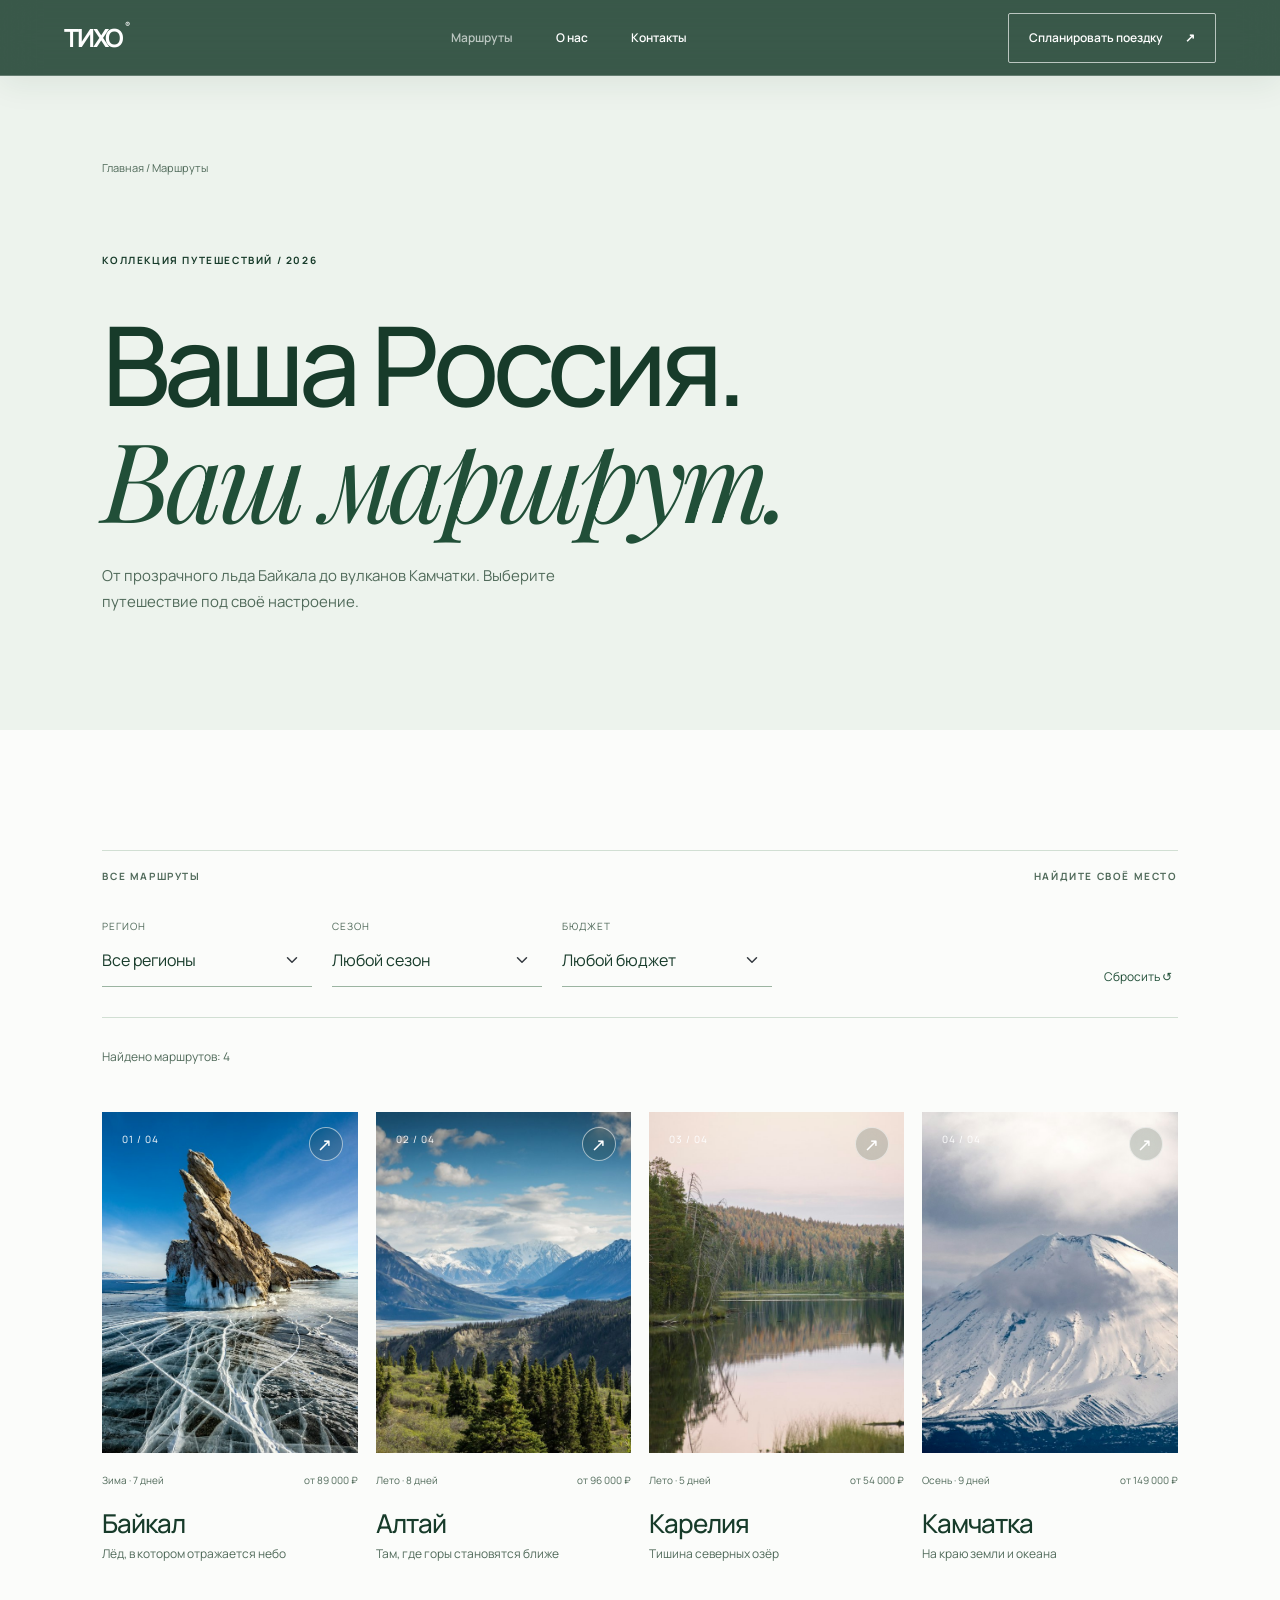
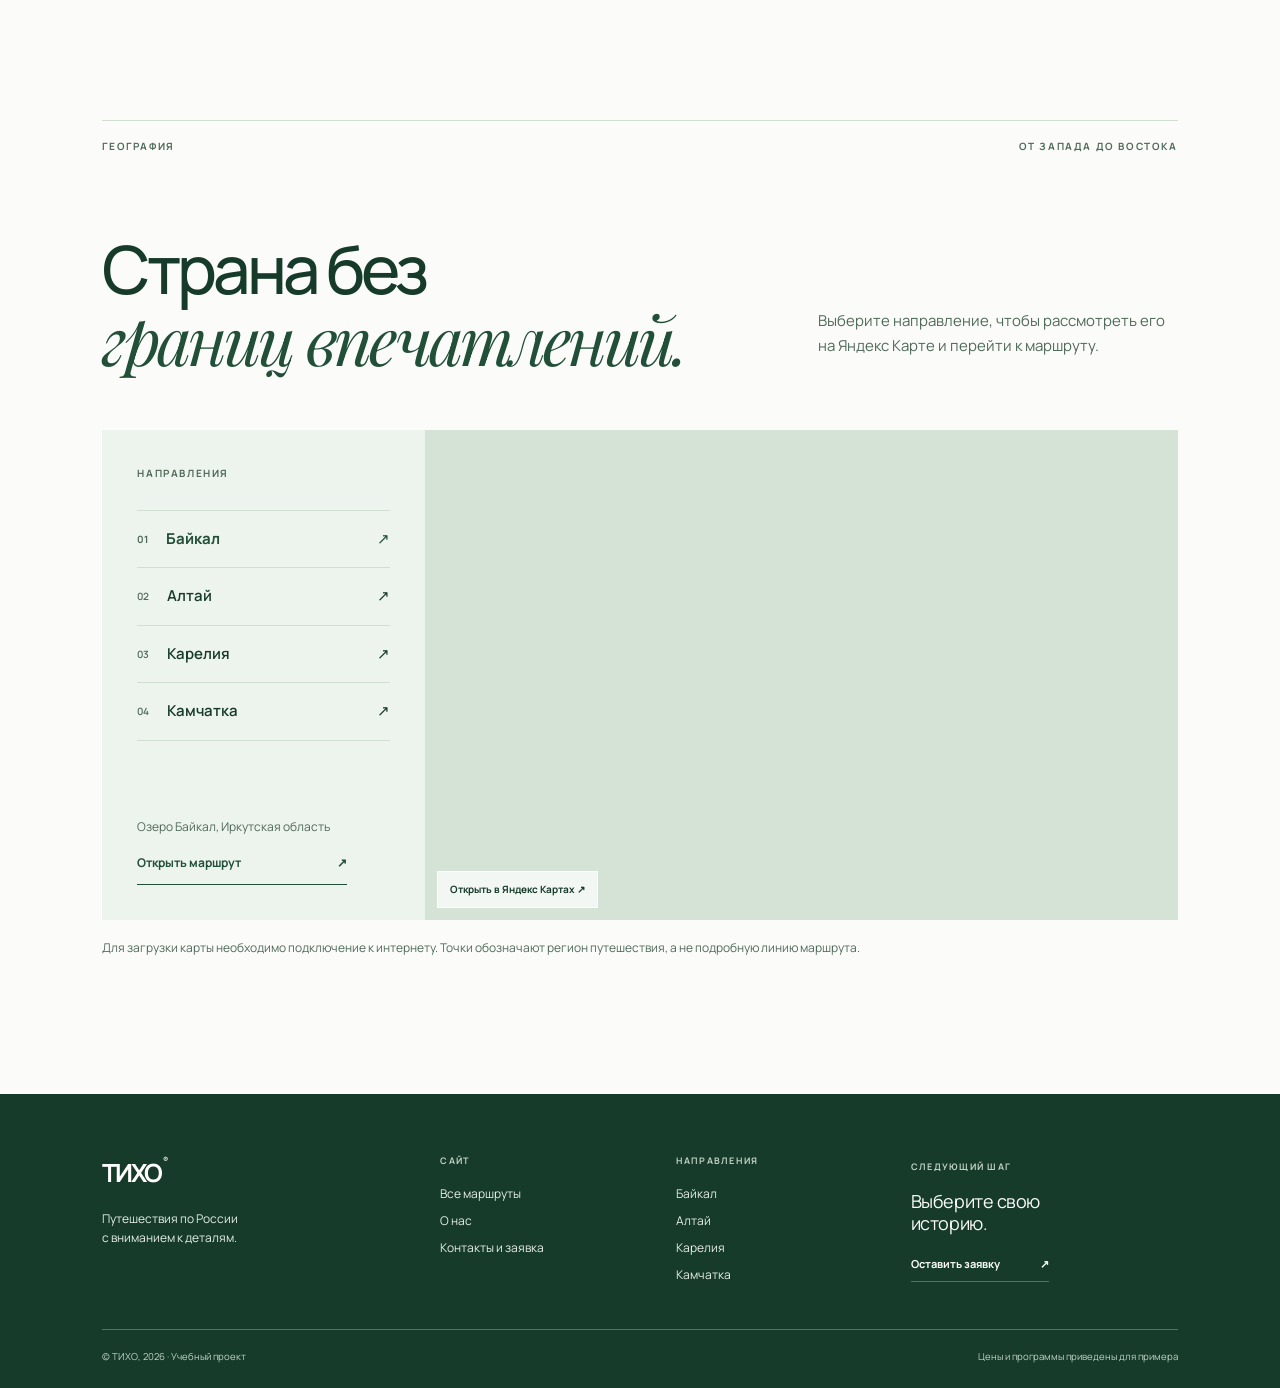
==== catalog.html @ f6e9dd3e "create multi-page website for tours across Russia" ====
<!doctype html>
<html lang="ru">

<head>
    <meta charset="utf-8">
    <meta name="viewport" content="width=device-width,initial-scale=1">
    <meta name="description" content="Продуманные путешествия по самым красивым местам России.">
    <title>Маршруты — ТИХО</title>
    <link href="https://cdn.jsdelivr.net/npm/bootstrap@5.3.3/dist/css/bootstrap.min.css" rel="stylesheet">
    <link rel="stylesheet" href="css/style.css">
    <script defer src="js/main.js"></script>
</head>

<body><a class="skip-link" href="#main">К содержанию</a>
    <header class="header navbar" id="header"><a class="logo" href="index.html"
            aria-label="Тихо — на главную">ТИХО<span>®</span></a><button class="menu-toggle" type="button"
            aria-expanded="false" aria-controls="nav">Меню <span>☰</span></button>
        <nav class="nav" id="nav" aria-label="Основная навигация"><a aria-current="page"
                href="catalog.html">Маршруты</a><a href="index.html#about">О нас</a><a href="contacts.html">Контакты</a>
        </nav><a class="header__cta" href="contacts.html#order-form">Спланировать поездку <span>↗</span></a>
    </header>
    <main id="main">
        <section class="page-head">
            <div class="breadcrumbs"><a href="index.html">Главная</a> / Маршруты</div>
            <p class="eyebrow">КОЛЛЕКЦИЯ ПУТЕШЕСТВИЙ / 2026</p>
            <h1>Ваша Россия.<br><em>Ваш маршрут.</em></h1>
            <p>От прозрачного льда Байкала до вулканов Камчатки. Выберите путешествие под своё настроение.</p>
        </section>
        <section class="section catalog">
            <div class="section__label"><span>ВСЕ МАРШРУТЫ</span><span>НАЙДИТЕ СВОЁ МЕСТО</span></div>
            <div class="filters" aria-label="Фильтры маршрутов"><label>Регион<select class="form-select" id="region">
                        <option value="">Все регионы</option>
                        <option>Байкал</option>
                        <option>Алтай</option>
                        <option>Карелия</option>
                        <option>Камчатка</option>
                    </select></label><label>Сезон<select class="form-select" id="season">
                        <option value="">Любой сезон</option>
                        <option>Зима</option>
                        <option>Лето</option>
                        <option>Осень</option>
                    </select></label><label>Бюджет<select class="form-select" id="budget">
                        <option value="">Любой бюджет</option>
                        <option value="80000">До 80 000 ₽</option>
                        <option value="100000">До 100 000 ₽</option>
                        <option value="150000">До 150 000 ₽</option>
                    </select></label><button class="filter-reset" type="button">Сбросить ↺</button></div>
            <div class="catalog__count" aria-live="polite">Найдено маршрутов: <span id="count">4</span></div>
            <div class="tour-grid row g-3">
                <article class="tour-card reveal col-12 col-md-6 col-lg-3" data-region="Байкал" data-season="Зима"
                    data-price="89000"><a href="tour.html?tour=baikal" class="tour-card__image"><img
                            src="assets/img/0.jpg" alt="Природа: Байкал" loading="lazy"><span
                            class="tour-card__number">01 / 04</span><span class="tour-card__arrow">↗</span></a>
                    <div class="tour-card__meta"><span>Зима · 7 дней</span><span>от 89 000 ₽</span></div><a
                        href="tour.html?tour=baikal">
                        <h3>Байкал</h3>
                    </a>
                    <p>Лёд, в котором отражается небо</p>
                </article>
                <article class="tour-card reveal col-12 col-md-6 col-lg-3" data-region="Алтай" data-season="Лето"
                    data-price="96000"><a href="tour.html?tour=altai" class="tour-card__image"><img
                            src="assets/img/1.jpg" alt="Природа: Алтай" loading="lazy"><span
                            class="tour-card__number">02 / 04</span><span class="tour-card__arrow">↗</span></a>
                    <div class="tour-card__meta"><span>Лето · 8 дней</span><span>от 96 000 ₽</span></div><a
                        href="tour.html?tour=altai">
                        <h3>Алтай</h3>
                    </a>
                    <p>Там, где горы становятся ближе</p>
                </article>
                <article class="tour-card reveal col-12 col-md-6 col-lg-3" data-region="Карелия" data-season="Лето"
                    data-price="54000"><a href="tour.html?tour=karelia" class="tour-card__image"><img
                            src="assets/img/2.jpg" alt="Природа: Карелия" loading="lazy"><span
                            class="tour-card__number">03 / 04</span><span class="tour-card__arrow">↗</span></a>
                    <div class="tour-card__meta"><span>Лето · 5 дней</span><span>от 54 000 ₽</span></div><a
                        href="tour.html?tour=karelia">
                        <h3>Карелия</h3>
                    </a>
                    <p>Тишина северных озёр</p>
                </article>
                <article class="tour-card reveal col-12 col-md-6 col-lg-3" data-region="Камчатка" data-season="Осень"
                    data-price="149000"><a href="tour.html?tour=kamchatka" class="tour-card__image"><img
                            src="assets/img/3.jpg" alt="Природа: Камчатка" loading="lazy"><span
                            class="tour-card__number">04 / 04</span><span class="tour-card__arrow">↗</span></a>
                    <div class="tour-card__meta"><span>Осень · 9 дней</span><span>от 149 000 ₽</span></div><a
                        href="tour.html?tour=kamchatka">
                        <h3>Камчатка</h3>
                    </a>
                    <p>На краю земли и океана</p>
                </article>
            </div>
            <p class="empty" hidden>По этим параметрам маршрутов пока нет. Попробуйте изменить фильтры.</p>
        </section>
        <section class="section map-section">
            <div class="section__label"><span>ГЕОГРАФИЯ</span><span>ОТ ЗАПАДА ДО ВОСТОКА</span></div>
            <div class="section-heading"><h2>Страна без<br><em>границ впечатлений.</em></h2><p>Выберите направление, чтобы рассмотреть его на Яндекс Карте и перейти к маршруту.</p></div>
            <div class="map-explorer">
                <div class="map-explorer__sidebar"><p class="eyebrow">НАПРАВЛЕНИЯ</p><div class="map-explorer__buttons" role="group" aria-label="Выбор направления на карте">
                    <button type="button" class="map-choice is-active" data-map="baikal" aria-pressed="true"><span>01</span> Байкал <b>↗</b></button>
                    <button type="button" class="map-choice" data-map="altai" aria-pressed="false"><span>02</span> Алтай <b>↗</b></button>
                    <button type="button" class="map-choice" data-map="karelia" aria-pressed="false"><span>03</span> Карелия <b>↗</b></button>
                    <button type="button" class="map-choice" data-map="kamchatka" aria-pressed="false"><span>04</span> Камчатка <b>↗</b></button>
                </div><div class="map-explorer__details" aria-live="polite"><p id="map-caption">Озеро Байкал, Иркутская область</p><a id="map-tour" href="tour.html?tour=baikal" class="text-link">Открыть маршрут <span>↗</span></a></div></div>
                <div class="map-explorer__frame"><iframe id="yandex-map" title="Яндекс Карта: Байкал" src="https://yandex.ru/map-widget/v1/?ll=107.500000%2C53.500000&amp;z=6&amp;pt=107.500000%2C53.500000%2Cpm2rdm" loading="lazy" allowfullscreen></iframe><a class="map-explorer__fallback" id="map-external" href="https://yandex.ru/maps/?ll=107.500000%2C53.500000&amp;z=6" target="_blank" rel="noopener noreferrer">Открыть в Яндекс Картах ↗</a></div>
            </div><p class="map-note">Для загрузки карты необходимо подключение к интернету. Точки обозначают регион путешествия, а не подробную линию маршрута.</p>
        </section>
    </main>
    <footer class="footer site-footer">
        <div class="site-footer__grid">
            <div class="site-footer__brand"><a class="logo" href="index.html" aria-label="Тихо — на главную">ТИХО<span>®</span></a><p>Путешествия по России<br>с вниманием к деталям.</p></div>
            <nav class="site-footer__links" aria-label="Разделы сайта"><span>САЙТ</span><a href="catalog.html">Все маршруты</a><a href="index.html#about">О нас</a><a href="contacts.html">Контакты и заявка</a></nav>
            <nav class="site-footer__links" aria-label="Направления"><span>НАПРАВЛЕНИЯ</span><a href="tour.html?tour=baikal">Байкал</a><a href="tour.html?tour=altai">Алтай</a><a href="tour.html?tour=karelia">Карелия</a><a href="tour.html?tour=kamchatka">Камчатка</a></nav>
            <div class="site-footer__action"><span>СЛЕДУЮЩИЙ ШАГ</span><p>Выберите свою<br>историю.</p><a class="site-footer__cta" href="contacts.html#order-form">Оставить заявку <span aria-hidden="true">↗</span></a></div>
        </div>
        <div class="site-footer__bottom"><small>© ТИХО, 2026 · Учебный проект</small><small>Цены и программы приведены для примера</small></div>
    </footer>
    <button class="back-to-top" type="button" aria-label="Вернуться наверх" title="Наверх" hidden><span aria-hidden="true">↑</span></button>
</body>

</html>
---- css/style.css ----
﻿@import url('https://fonts.googleapis.com/css2?family=Manrope:wght@400;500;600;700&family=Playfair+Display:ital,wght@1,400&display=swap');

:root {
    --ink: #181a18;
    --paper: #f4f3ee;
    --muted: #777b73;
    --line: #d4d6ce;
    --serif: 'Playfair Display', Georgia, serif
}

* {
    box-sizing: border-box
}

html {
    scroll-behavior: smooth
}

body {
    margin: 0;
    background: var(--paper);
    color: var(--ink);
    font-family: Manrope, Arial, sans-serif;
    font-size: 15px
}

a {
    color: inherit;
    text-decoration: none
}

button,
input,
select,
textarea {
    font: inherit
}

button {
    cursor: pointer
}

img {
    display: block;
    width: 100%;
    object-fit: cover
}

h1,
h2,
h3,
p {
    margin-top: 0
}

h1,
h2 {
    font-weight: 500;
    letter-spacing: -.055em;
    line-height: 1.04
}

h1 {
    font-size: clamp(58px, 8.6vw, 132px)
}

h2 {
    font-size: clamp(42px, 5.2vw, 78px)
}

em {
    font-family: var(--serif);
    font-weight: 400
}

p {
    line-height: 1.7
}

.skip-link {
    position: fixed;
    top: -100px;
    left: 10px;
    z-index: 100;
    background: white;
    padding: 10px
}

.skip-link:focus {
    top: 10px
}

.header {
    position: fixed;
    z-index: 20;
    top: 0;
    left: 0;
    width: 100%;
    height: 92px;
    padding: 0 5%;
    display: flex;
    align-items: center;
    justify-content: space-between;
    color: #fff;
    transition: .3s
}

.header.scrolled,
.header.header--inner {
    height: 76px;
    background: rgba(22, 24, 22, .83);
    border-bottom: 1px solid rgba(255, 255, 255, .22);
    backdrop-filter: blur(18px)
}

.logo {
    font-size: 25px;
    font-weight: 700;
    letter-spacing: -.09em
}

.logo span {
    font-size: 8px;
    vertical-align: top;
    letter-spacing: 0;
    margin-left: 3px
}

.nav {
    display: flex;
    gap: 43px
}

.nav a,
.header__cta {
    font-size: 12px;
    font-weight: 600
}

.nav a:hover,
.nav a[aria-current] {
    opacity: .65
}

.header__cta {
    border: 1px solid rgba(255, 255, 255, .55);
    padding: 15px 20px;
    border-radius: 2px
}

.header__cta span {
    margin-left: 20px
}

.menu-toggle {
    display: none
}

.hero {
    height: 100svh;
    min-height: 650px;
    position: relative;
    color: white;
    overflow: hidden
}

.hero__video,
.hero__shade,
.tour-hero>img {
    position: absolute;
    inset: 0;
    width: 100%;
    height: 100%;
    object-fit: cover
}

.hero__shade {
    background: linear-gradient(90deg, rgba(0, 0, 0, .48), rgba(0, 0, 0, .08)), linear-gradient(0deg, rgba(0, 0, 0, .45), transparent 50%, rgba(0, 0, 0, .25))
}

.hero__content {
    position: absolute;
    left: 8%;
    top: 50%;
    transform: translateY(-42%)
}

.eyebrow,
.section__label,
.hero__bottom {
    font-size: 10px;
    letter-spacing: .16em;
    font-weight: 700
}

.hero h1 {
    margin: 28px 0
}

.hero__description {
    font-size: 16px;
    color: #eee;
    margin-bottom: 30px
}

.button {
    display: inline-flex;
    justify-content: space-between;
    align-items: center;
    gap: 50px;
    padding: 18px 21px;
    border: 1px solid transparent;
    font-size: 12px;
    font-weight: 700;
    transition: .25s
}

.button span {
    font-size: 18px
}

.button--light {
    background: #f7f7f3;
    color: #171917
}

.button--dark {
    background: #1c1e1b;
    color: white
}

.button:hover {
    transform: translateY(-3px);
    opacity: .85
}

.hero__bottom {
    position: absolute;
    bottom: 38px;
    left: 5%;
    right: 5%;
    display: flex;
    justify-content: space-between;
    color: #eee
}

.section {
    padding: 120px 8%
}

.section__label {
    display: flex;
    justify-content: space-between;
    border-top: 1px solid var(--line);
    padding-top: 18px;
    color: #777b73;
    margin-bottom: 80px
}

.intro__body {
    display: grid;
    grid-template-columns: 2fr 1fr;
    gap: 8%;
    align-items: end
}

.intro__body p,
.section-heading>p,
.order-layout>div>p {
    max-width: 360px;
    color: #777b73
}

.section-heading {
    display: flex;
    justify-content: space-between;
    align-items: end;
    gap: 30px;
    margin-bottom: 55px
}

.section-heading h2 {
    margin-bottom: 0
}

.section-heading .eyebrow {
    margin-bottom: 22px
}

.text-link {
    font-size: 12px;
    font-weight: 700;
    border-bottom: 1px solid;
    padding: 0 0 12px;
    min-width: 150px;
    display: flex;
    justify-content: space-between
}

.destinations {
    padding-top: 30px
}

.tour-grid {
    display: grid;
    grid-template-columns: repeat(4, 1fr);
    gap: 18px
}

.tour-card__image {
    position: relative;
    display: block;
    overflow: hidden;
    background: #c4c9c2;
    aspect-ratio: 3/4
}

.tour-card__image img {
    height: 100%;
    transition: transform .7s
}

.tour-card__image:hover img {
    transform: scale(1.05)
}

.tour-card__number,
.tour-card__arrow {
    position: absolute;
    color: white;
    top: 20px;
    font-size: 10px;
    letter-spacing: .1em
}

.tour-card__number {
    left: 20px
}

.tour-card__arrow {
    right: 20px;
    font-size: 18px
}

.tour-card__meta {
    display: flex;
    justify-content: space-between;
    gap: 8px;
    font-size: 10px;
    color: #777b73;
    margin: 20px 0
}

.tour-card h3 {
    font-size: 26px;
    letter-spacing: -.04em;
    margin: 0 0 5px
}

.tour-card p {
    font-size: 12px;
    color: #777b73
}

.manifesto {
    min-height: 580px;
    background: linear-gradient(90deg, rgba(0, 0, 0, .62), rgba(0, 0, 0, .1)), url('../assets/img/1.jpg') center/cover;
    color: white;
    display: flex;
    align-items: center;
    padding: 100px 8%
}

.manifesto h2 {
    margin: 28px 0
}

.manifesto p:not(.eyebrow) {
    margin-bottom: 30px
}

.steps {
    display: grid;
    grid-template-columns: repeat(3, 1fr);
    gap: 30px
}

.steps article {
    border-top: 1px solid var(--line);
    padding-top: 25px
}

.steps span {
    color: #999;
    font-size: 11px
}

.steps h3 {
    font-size: 21px;
    margin: 50px 0 10px
}

.steps p {
    color: #777b73;
    max-width: 270px
}

.footer {
    background: #1b1e1b;
    color: #f4f3ee;
    padding: 100px 8% 30px
}

.footer__top {
    display: flex;
    align-items: center;
    justify-content: space-between;
    padding-bottom: 80px
}

.footer__top h2 {
    margin: 28px 0 0
}

.round-link {
    display: grid;
    place-items: center;
    width: 100px;
    height: 100px;
    border: 1px solid #858a81;
    border-radius: 50%;
    font-size: 30px
}

.footer__bottom {
    border-top: 1px solid #565b54;
    padding-top: 30px;
    display: flex;
    justify-content: space-between;
    align-items: start;
    gap: 30px;
    font-size: 11px;
    color: #afb4ac
}

.footer__bottom .logo {
    color: white
}

.footer__bottom div {
    display: flex;
    gap: 25px
}

.page-head {
    padding: 160px 8% 100px;
    background: #e9eae4
}

.page-head h1 {
    margin: 38px 0 25px
}

.page-head>p:not(.eyebrow) {
    max-width: 470px;
    color: #6c7169
}

.page-head .button {
    margin-top: 20px
}

.breadcrumbs {
    font-size: 11px;
    color: #92978e;
    margin-bottom: 75px
}

.breadcrumbs a:hover {
    text-decoration: underline
}

.catalog .section__label {
    margin-bottom: 35px
}

.filters {
    display: flex;
    gap: 20px;
    align-items: end;
    border-bottom: 1px solid var(--line);
    padding-bottom: 30px
}

.filters label {
    width: 210px;
    font-size: 10px;
    letter-spacing: .1em;
    text-transform: uppercase;
    color: #777
}

.form-select,
.form-control {
    border: 0;
    border-bottom: 1px solid #aeb2a9;
    border-radius: 0;
    background-color: transparent;
    padding: 14px 0;
    color: var(--ink);
    box-shadow: none !important
}

.filter-reset {
    border: 0;
    background: none;
    margin-left: auto;
    font-size: 12px
}

.catalog__count {
    margin: 30px 0;
    color: #777;
    font-size: 12px
}

.empty {
    padding: 50px 0
}

.map-section {
    padding-top: 20px
}

.map {
    height: 300px;
    position: relative;
    background: #e8eae3;
    overflow: hidden
}

.map__line {
    position: absolute;
    left: 8%;
    right: 8%;
    top: 52%;
    height: 1px;
    background: #9da399;
    transform: rotate(-5deg)
}

.map__point {
    position: absolute;
    font-size: 12px;
    font-weight: 700;
    display: flex;
    flex-direction: column;
    gap: 10px
}

.map__point span {
    font-size: 20px
}

.map__point--0 {
    left: 53%;
    top: 45%
}

.map__point--1 {
    left: 37%;
    top: 51%
}

.map__point--2 {
    left: 13%;
    top: 58%
}

.map__point--3 {
    left: 80%;
    top: 33%
}

.tour-hero {
    position: relative;
    height: 80vh;
    min-height: 600px;
    color: white;
    background: #424a42
}

.tour-hero__content {
    position: absolute;
    left: 8%;
    bottom: 70px
}

.tour-hero__content .breadcrumbs {
    color: #ddd;
    margin-bottom: 70px
}

.tour-hero h1 {
    margin: 25px 0
}

.tour-intro__grid {
    display: grid;
    grid-template-columns: 1fr 1fr;
    gap: 10%
}

.tour-intro__grid>div>p {
    font-size: 18px;
    max-width: 550px
}

.tour-facts {
    display: flex;
    gap: 65px;
    margin: 50px 0
}

.tour-facts small,
.tour-facts strong {
    display: block
}

.tour-facts small {
    font-size: 9px;
    letter-spacing: .12em;
    color: #888;
    margin-bottom: 10px
}

.tour-facts strong {
    font-size: 17px
}

.itinerary {
    background: #e9eae4
}

.accordion details {
    border-top: 1px solid #b9bdb5
}

.accordion details:last-child {
    border-bottom: 1px solid #b9bdb5
}

.accordion summary {
    list-style: none;
    cursor: pointer;
    display: flex;
    align-items: center;
    gap: 30px;
    padding: 25px 0;
    font-size: 18px
}

.accordion summary::-webkit-details-marker {
    display: none
}

.accordion summary span {
    font-size: 10px;
    color: #888;
    min-width: 70px
}

.accordion summary b {
    margin-left: auto;
    font-weight: 400;
    font-size: 26px
}

.accordion details[open] summary b {
    transform: rotate(45deg)
}

.accordion details p {
    max-width: 650px;
    margin-left: 100px;
    color: #71766e
}

.gallery-controls {
    display: flex;
    gap: 8px
}

.gallery-controls button {
    border: 1px solid #999;
    background: transparent;
    width: 48px;
    height: 48px;
    border-radius: 50%
}

.gallery {
    height: 560px;
    position: relative;
    background: #ccc
}

.gallery img {
    height: 100%
}

.gallery span {
    position: absolute;
    bottom: 25px;
    right: 25px;
    color: white;
    font-size: 11px
}

.order-layout {
    display: grid;
    grid-template-columns: 1fr 1fr;
    gap: 15%
}

.order-layout h2 {
    margin-top: 30px
}

.order-form {
    display: grid;
    gap: 25px
}

.order-form label:not(.consent) {
    font-size: 11px;
    font-weight: 700
}

.order-form input,
.order-form select,
.order-form textarea {
    margin-top: 8px
}

.consent {
    display: flex;
    gap: 12px;
    color: #777;
    font-size: 11px;
    line-height: 1.6
}

.consent input {
    flex-shrink: 0
}

.note,
.form-message {
    font-size: 12px;
    color: #777
}

.faq .accordion {
    max-width: 900px;
    margin-left: auto
}

.reviews {
    background: #e9eae4
}

.reviews blockquote {
    max-width: 950px;
    font: italic clamp(34px, 4vw, 60px)/1.25 var(--serif);
    letter-spacing: -.03em
}

.reviews cite {
    display: block;
    font: normal 11px Manrope, Arial, sans-serif;
    color: #777;
    margin-top: 35px;
    letter-spacing: .05em
}

.reveal {
    animation: appear .7s both
}

@keyframes appear {
    from {
        opacity: 0;
        transform: translateY(18px)
    }

    to {
        opacity: 1;
        transform: none
    }
}

:focus-visible {
    outline: 2px solid #a6b99f;
    outline-offset: 4px
}

@media(max-width:900px) {
    .tour-grid {
        grid-template-columns: repeat(2, 1fr);
        gap: 35px 18px
    }

    .header__cta {
        display: none
    }

    .intro__body,
    .tour-intro__grid,
    .order-layout {
        grid-template-columns: 1fr;
        gap: 30px
    }

    .section {
        padding: 85px 6%
    }

    .section__label {
        margin-bottom: 50px
    }

    .section-heading {
        align-items: start
    }

    .hero__content {
        left: 6%
    }

    .footer {
        padding-left: 6%;
        padding-right: 6%
    }
}

@media(max-width:600px) {
    .header {
        height: 76px;
        padding: 0 6%
    }

    .menu-toggle {
        display: block;
        background: none;
        border: 0;
        color: white;
        font-size: 12px
    }

    .menu-toggle span {
        margin-left: 10px;
        font-size: 18px
    }

    .nav {
        display: none;
        position: absolute;
        top: 75px;
        left: 0;
        right: 0;
        padding: 30px 6%;
        background: #20231f;
        flex-direction: column;
        gap: 25px
    }

    .nav.open {
        display: flex
    }

    .hero {
        min-height: 600px
    }

    .hero h1 {
        font-size: 54px
    }

    .hero__bottom span:nth-child(2) {
        display: none
    }

    .section-heading {
        display: block
    }

    .section-heading .text-link,
    .section-heading>p,
    .gallery-controls {
        margin-top: 25px
    }

    .tour-grid {
        gap: 30px 12px
    }

    .tour-card h3 {
        font-size: 21px
    }

    .tour-card__meta {
        flex-direction: column;
        gap: 3px
    }

    .steps {
        grid-template-columns: 1fr;
        gap: 20px
    }

    .steps h3 {
        margin-top: 25px
    }

    .filters {
        display: grid;
        grid-template-columns: 1fr 1fr
    }

    .filters label {
        width: auto
    }

    .filter-reset {
        margin: 0;
        text-align: left
    }

    .footer__bottom {
        display: grid;
        grid-template-columns: 1fr 1fr
    }

    .round-link {
        width: 65px;
        height: 65px
    }

    .page-head {
        padding: 130px 6% 70px
    }

    .breadcrumbs {
        margin-bottom: 55px
    }

    .tour-hero__content {
        left: 6%
    }

    .gallery {
        height: 350px
    }

    .accordion details p {
        margin-left: 0
    }

    .map__point {
        font-size: 10px
    }

    .map__point--3 {
        left: 74%
    }

    .tour-facts {
        gap: 30px
    }

    .footer__top {
        padding-bottom: 50px
    }
}

@media(prefers-reduced-motion:reduce) {
    html {
        scroll-behavior: auto
    }

    *,
    *::before,
    *::after {
        animation-duration: .01ms !important;
        transition-duration: .01ms !important
    }
}

.tour-grid.row {
    display: grid;
    margin: 0
}

.tour-grid.row>* {
    width: auto;
    max-width: none;
    padding: 0
}

.header.navbar {
    display: flex
}

.button.btn {
    border-radius: 0
}

.confirmation {
    max-width: 450px;
    border: 0;
    padding: 45px;
    background: var(--paper);
    color: var(--ink)
}

.confirmation::backdrop {
    background: rgba(0, 0, 0, .65)
}

.confirmation h2 {
    font-size: 48px
}

.js-reveal .reveal {
    opacity: 0;
    transform: translateY(24px);
    animation: none;
    transition: opacity .7s, transform .7s
}

.js-reveal .reveal.is-visible {
    opacity: 1;
    transform: none
}

@media(prefers-reduced-motion:reduce) {
    .js-reveal .reveal {
        opacity: 1;
        transform: none
    }
}
/* Более мягкий переход от видеозаставки к содержанию. */
:root{--paper:#e9ebe5;--ink:#20241f;--line:#c4cbc0;--muted:#6c756b}
body{background:var(--paper);overflow-x:clip}
.hero__shade{background:linear-gradient(90deg,rgba(10,16,13,.51),rgba(10,16,13,.08)),linear-gradient(0deg,#202721 0%,rgba(22,30,24,.5) 18%,transparent 53%,rgba(0,0,0,.25) 100%)}
.intro{background:#202721;color:#eff1eb;padding-bottom:105px}
.intro .section__label,.travel-notes .section__label{border-color:rgba(235,239,231,.24);color:#aebbb0}
.intro__body p{color:#bec9bd}
.travel-notes{background:#303a32;color:#f1f2ed;padding-top:85px}
.travel-notes__layout,.season-guide__layout,.travel-practical__grid,.contact-help__grid{display:grid;grid-template-columns:1fr 1fr;gap:10%}
.travel-notes__copy{max-width:570px;color:#cbd2c8;font-size:16px}
.travel-notes__copy .text-link{color:#fff;width:max-content;min-width:220px;margin-top:35px}
.travel-notes__facts{display:grid;grid-template-columns:repeat(3,1fr);gap:30px;margin-top:95px;border-top:1px solid rgba(235,239,231,.24)}
.travel-notes__facts>div{padding-top:25px;display:flex;align-items:start;gap:20px}
.travel-notes__facts strong{font-size:clamp(32px,4vw,58px);font-weight:400;line-height:1;letter-spacing:-.06em}
.travel-notes__facts span{font-size:11px;line-height:1.5;color:#b4c1b4}
.destinations{padding-top:110px}
.season-guide{background:#d6dcd2}
.season-guide__layout>div:first-child p,.travel-practical__grid>div:first-child p,.contact-help__grid>div p{color:#667166;max-width:470px}
.season-list a{display:grid;grid-template-columns:110px 1fr 25px;gap:16px;align-items:center;padding:24px 0;border-top:1px solid #aeb8ab}
.season-list a:last-child{border-bottom:1px solid #aeb8ab}
.season-list span,.practical-list article>span{font-size:10px;letter-spacing:.1em;color:#737e72}
.season-list strong{font-size:16px;font-weight:600}.season-list b{font-size:20px;font-weight:400;text-align:right}.season-list a:hover strong{text-decoration:underline}
.map-explorer{display:grid;grid-template-columns:minmax(235px, 30%) minmax(0,1fr);min-height:490px;background:#dce2d9}
.map-explorer__sidebar{padding:35px;display:flex;flex-direction:column;min-width:0}
.map-explorer__sidebar>.eyebrow{color:#748174;margin-bottom:28px}
.map-explorer__buttons{display:flex;flex-direction:column}
.map-choice{display:flex;align-items:center;gap:18px;width:100%;padding:17px 0;text-align:left;border:0;border-top:1px solid #bac5b8;background:transparent;color:#3e4a3e;font-weight:600}
.map-choice:last-child{border-bottom:1px solid #bac5b8}.map-choice span{font-size:10px;color:#879486}.map-choice b{margin-left:auto;font-weight:400}.map-choice:hover,.map-choice.is-active{color:#151b16}.map-choice.is-active{font-weight:700}
.map-explorer__details{margin-top:auto;padding-top:35px}.map-explorer__details p{font-size:12px;color:#687568}.map-explorer__details .text-link{max-width:210px}
.map-explorer__frame{min-width:0;min-height:490px;position:relative;background:#d6ddd4}.map-explorer__frame iframe{display:block;width:100%;height:100%;min-height:490px;border:0}.map-explorer__fallback{position:absolute;bottom:12px;left:12px;background:#f4f5f0;padding:10px 12px;font-size:10px;font-weight:700}.map-note,.program-note{font-size:12px;color:#717c70;margin-top:18px}
.travel-practical{background:#dce2d9}.travel-practical__grid>div:first-child p{font-size:16px}.practical-list article{display:grid;grid-template-columns:45px 1fr;gap:15px;padding:25px 0;border-top:1px solid #b6c1b3}.practical-list article:last-child{border-bottom:1px solid #b6c1b3}.practical-list h3{font-size:19px;margin-bottom:10px}.practical-list p,.contact-help__grid p{color:#687568}.contact-help{background:#dfe4dc}.order-tips{border-top:1px solid var(--line);margin:45px 0 25px;padding-top:22px;max-width:370px}.order-tips p:not(.eyebrow){color:#6d786d;font-size:13px}.tour-card[hidden]{display:none!important}
@media(min-width:1600px){.section,.footer{padding-left:max(8%,calc((100vw - 1600px)/2));padding-right:max(8%,calc((100vw - 1600px)/2))}.hero__content,.tour-hero__content{left:max(8%,calc((100vw - 1600px)/2))}}
@media(max-width:900px){.travel-notes__layout,.season-guide__layout,.travel-practical__grid,.contact-help__grid{grid-template-columns:1fr;gap:35px}.travel-notes__copy{max-width:700px}.map-explorer{grid-template-columns:1fr}.map-explorer__sidebar{padding:28px}.map-explorer__buttons{display:grid;grid-template-columns:1fr 1fr;gap:0 24px}.map-choice:nth-last-child(2){border-bottom:1px solid #bac5b8}.map-explorer__details{display:flex;align-items:center;justify-content:space-between;gap:20px}.map-explorer__details p{margin:0}.map-explorer__details .text-link{min-width:180px}.map-explorer__frame,.map-explorer__frame iframe{min-height:400px;height:400px}.nav{gap:25px}}
@media(max-width:600px){h1{font-size:clamp(43px,12vw,64px);overflow-wrap:anywhere}h2{font-size:clamp(36px,9vw,50px)}.hero h1{font-size:clamp(43px,12vw,57px)}.hero{min-height:560px}.hero__content{right:6%;top:48%}.hero__description br{display:none}.hero__bottom{font-size:9px;bottom:24px}.section{padding:70px 6%}.intro{padding-bottom:75px}.section__label{gap:16px;line-height:1.5}.section__label span:last-child{text-align:right}.travel-notes__facts{grid-template-columns:1fr;margin-top:55px;gap:0}.travel-notes__facts>div{border-bottom:1px solid rgba(235,239,231,.2);padding:18px 0;align-items:center}.travel-notes__facts strong{min-width:115px}.season-list a{grid-template-columns:80px 1fr 20px;gap:10px}.season-list strong{font-size:14px}.map-explorer__sidebar{padding:22px}.map-explorer__buttons{gap:0 15px}.map-choice{gap:8px;font-size:13px}.map-explorer__details{display:block}.map-explorer__details .text-link{margin-top:18px}.map-explorer__frame,.map-explorer__frame iframe{min-height:320px;height:320px}.map-explorer__fallback{max-width:85%}.tour-hero{min-height:520px;height:75svh}.tour-hero__content{right:6%;bottom:50px}.tour-hero__content .breadcrumbs{margin-bottom:45px}.tour-facts{flex-wrap:wrap}.order-layout{gap:35px}.footer__bottom{gap:25px 12px}.footer__bottom>div{flex-direction:column;gap:12px}.footer__bottom small{line-height:1.6}.confirmation{max-width:calc(100vw - 32px);padding:30px}}
@media(max-width:360px){.tour-grid{grid-template-columns:1fr}.tour-card__image{aspect-ratio:4/3}.filters{grid-template-columns:1fr}.map-explorer__buttons{grid-template-columns:1fr}.map-choice:nth-last-child(2){border-bottom:0}.header .logo{font-size:22px}.hero__bottom span:last-child{display:none}}
[id]{scroll-margin-top:85px}

/* Белый и зелёный: спокойные поверхности и точечный эффект стекла. */
:root {
    --ink: #173b2e;
    --paper: #f8faf7;
    --muted: #4e6858;
    --line: #cedbd0;
    --forest: #28563f;
    --forest-deep: #102f22;
    --accent: #286743;
    --cream: #f8faf7;
}
body { background: var(--paper); color: var(--ink); }
.header.scrolled, .header.header--inner { background: rgba(16, 47, 34, .78); border-bottom-color: rgba(255, 255, 255, .22); backdrop-filter: blur(18px); -webkit-backdrop-filter: blur(18px); }
.header__cta { border-color: rgba(255, 255, 255, .65); }
.header__cta:hover { background: #f8faf7; color: var(--forest-deep); border-color: #f8faf7; }
.hero__shade { background: linear-gradient(90deg, rgba(11, 38, 25, .58), rgba(11, 38, 25, .08)), linear-gradient(0deg, #102f22 0%, rgba(16, 47, 34, .58) 18%, transparent 55%, rgba(10, 30, 19, .25) 100%); }
.intro { background: var(--forest-deep); color: #f8faf7; }
.intro__body p { color: #dbe9dc; }
.intro .section__label, .travel-notes .section__label { color: #c7dacb; border-color: rgba(248, 250, 247, .28); }
.intro h2 em, .travel-notes h2 em, .footer h2 em { color: #bfddc5; }
.travel-notes { background: var(--forest); color: #f8faf7; }
.travel-notes__copy { color: #e0ede1; }
.travel-notes__facts, .travel-notes__facts > div { border-color: rgba(248, 250, 247, .28); }
.travel-notes__facts strong { color: #c7e4ca; }
.travel-notes__facts span { color: #d9e9da; }
.section__label { color: var(--muted); }
.button--light, .button.btn.button--light { background: #f8faf7; color: var(--forest-deep); }
.button--dark, .button.btn.button--dark { background: var(--accent); color: #fff; }
.button--light:hover, .button--dark:hover { opacity: 1; filter: brightness(1.08); }
.text-link { color: #245e3d; border-bottom-color: currentColor; }
.travel-notes__copy .text-link { color: #f8faf7; }
.tour-card__meta, .tour-card p, .steps p, .section-heading > p, .order-layout > div > p { color: var(--muted); }
.tour-card__image { background: #d4e3d6; }
.tour-card h3 { color: var(--forest-deep); }
.manifesto { background-image: linear-gradient(90deg, rgba(11, 39, 24, .8), rgba(11, 39, 24, .14)), url('../assets/img/1.jpg'); }
.manifesto .eyebrow, .hero .eyebrow { color: #f8faf7; }
.season-guide { background: #e7f0e7; }
.season-guide__layout > div:first-child p, .travel-practical__grid > div:first-child p, .contact-help__grid > div p { color: var(--muted); }
.season-list a { border-color: #bfd2c2; }
.season-list span, .practical-list article > span { color: #567260; }
.season-list b, .steps span { color: var(--accent); }
.footer { background: var(--forest-deep); color: #f8faf7; }
.footer__bottom { color: #d4e5d5; border-color: #607c67; }
.round-link { color: #d7ebd9; border-color: #bad3be; }
.round-link:hover { background: #f8faf7; color: var(--forest-deep); }
.page-head { background: #e9f2e9; }
.page-head h1 em, .destinations h2 em, .season-guide h2 em, .journal h2 em, .map-section h2 em, .tour-intro h2 em, .gallery-section h2 em, .faq h2 em, .contact-help h2 em, .order-layout h2 em { color: #286743; }
.page-head > p:not(.eyebrow), .breadcrumbs, .catalog__count, .filters label, .note, .program-note, .map-note { color: var(--muted); }
.tour-hero__content .breadcrumbs { color: #f8faf7; }
.form-select, .form-control { color: var(--ink); border-bottom-color: #94ad99; }
.form-control::placeholder { color: #667f6c; opacity: 1; }
.form-check-input:checked { background-color: var(--accent); border-color: var(--accent); }
.filter-reset { color: #245e3d; }
.map-explorer { background: #e7f1e7; }
.map-explorer__frame { background: #d4e3d6; }
.map-explorer__sidebar > .eyebrow, .map-choice span, .map-explorer__details p { color: var(--muted); }
.map-choice { color: #355d43; border-color: #bbd0be; }
.map-choice:last-child { border-color: #bbd0be; }
.map-choice:hover, .map-choice.is-active { color: #1b6038; }
.map-explorer__fallback { background: rgba(248, 250, 247, .88); color: var(--ink); border: 1px solid rgba(255, 255, 255, .8); backdrop-filter: blur(10px); -webkit-backdrop-filter: blur(10px); }
.itinerary, .reviews { background: #edf4ed; }
.travel-practical, .contact-help { background: #e9f2e9; }
.practical-list p, .contact-help__grid p, .order-tips p:not(.eyebrow) { color: var(--muted); }
.accordion details, .accordion details:last-child, .practical-list article, .practical-list article:last-child { border-color: #c5d6c8; }
.accordion details p, .reviews cite, .consent { color: var(--muted); }
.accordion summary span, .tour-facts small { color: #617769; }
.gallery-controls button { color: var(--forest-deep); border-color: #8ca995; }
.gallery-controls button:hover { background: var(--forest-deep); color: #f8faf7; }
.confirmation { background: var(--paper); color: var(--ink); }
.form-message.alert { background: #e5f1e6; border-color: #b8d0bc; color: var(--ink); }
:focus-visible { outline-color: #286743; }
@media (max-width: 600px) {
    .nav { background: rgba(16, 47, 34, .96); }
    .map-choice:nth-last-child(2) { border-bottom-color: #bbd0be; }
}

/* Светлая природная палитра: глубокий лесной и мягкий шалфейный на белом. */
:root {
    --ink: #193d2d;
    --paper: #fbfcf9;
    --muted: #4c6655;
    --line: #d3e1d4;
    --forest-deep: #102f22;
    --accent: #286744;
}
body { background: var(--paper); }
.intro { background: #102f22; }
.travel-notes { background: #e6f0e5; color: var(--ink); }
.travel-notes .section__label { color: #4c6655; border-color: #bed3c1; }
.travel-notes h2 em { color: #367a50; }
.travel-notes__copy { color: #405e4a; }
.travel-notes__copy .text-link { color: #245e3d; }
.travel-notes__facts, .travel-notes__facts > div { border-color: #bfd3c2; }
.travel-notes__facts strong { color: #34784d; }
.travel-notes__facts span { color: #496654; }
.season-guide { background: #f0f6ef; }
.page-head { background: #e9f3e8; }
.itinerary, .reviews { background: #f0f6ef; }
.travel-practical, .contact-help { background: #e9f3e8; }
.button--dark, .button.btn.button--dark { background: #286744; color: #fff; }
.button--dark:hover, .button.btn.button--dark:hover { background: #1b5234; filter: none; }
.header.scrolled, .header.header--inner { background: rgba(16, 47, 34, .76); box-shadow: 0 8px 32px rgba(16,47,34,.08); }
.header__cta { transition: background .25s, color .25s, border-color .25s; }
.header__cta:hover { background: rgba(248,252,247,.95); color: #102f22; }
.tour-card__arrow { display: grid; place-items: center; width: 34px; height: 34px; top: 15px; right: 15px; border: 1px solid rgba(255,255,255,.55); border-radius: 50%; background: rgba(17,48,31,.18); backdrop-filter: blur(8px); -webkit-backdrop-filter: blur(8px); }
@media(max-width:600px) { .travel-notes__facts > div { border-color: #bfd3c2; } }
.tour-hero__video { position: absolute; inset: 0; width: 100%; height: 100%; object-fit: cover; }

/* Страница путешествия: компактная композиция и информация рядом с программой. */
.tour-page .tour-hero{height:76svh;min-height:560px;max-height:850px}
.tour-page .tour-hero__content{right:8%;bottom:clamp(48px,6vw,90px)}
.tour-page .tour-hero__content .breadcrumbs{margin-bottom:clamp(35px,5vw,70px)}
.tour-page .tour-hero h1{margin:18px 0 12px;font-size:clamp(64px,9vw,126px)}
.tour-page #tour-tagline{font-size:clamp(16px,1.5vw,20px);margin-bottom:26px}
.tour-hero__actions{display:flex;align-items:center;gap:28px;flex-wrap:wrap}
.tour-hero__catalog{font-size:12px;font-weight:700;color:white;border-bottom:1px solid rgba(255,255,255,.65);padding-bottom:8px}
.tour-page .tour-intro,.tour-page .itinerary,.tour-page .travel-practical{padding-top:80px;padding-bottom:85px}
.tour-page .section__label{margin-bottom:48px}
.tour-page .tour-intro__grid{grid-template-columns:minmax(0,1.25fr) minmax(300px,.8fr);gap:9%;align-items:start}
.tour-intro__story h2{max-width:670px;margin:20px 0 25px}
.tour-intro__story>p:not(.eyebrow){max-width:650px;font-size:17px;color:var(--muted);margin-bottom:30px}
.tour-page .tour-intro__story>.eyebrow{font-size:10px;color:var(--accent)}
.tour-intro__story .text-link{max-width:245px}
.tour-summary{background:#e8f1e7;padding:30px 32px;border:1px solid #d3e2d2}
.tour-summary__heading{display:flex;justify-content:space-between;gap:15px;color:var(--muted);font-size:9px;letter-spacing:.12em;font-weight:700}
.tour-summary__heading .eyebrow{margin:0}
.tour-summary h3{font-size:clamp(27px,3vw,38px);letter-spacing:-.04em;margin:24px 0 0}
.tour-page .tour-facts{display:grid;grid-template-columns:1fr 1fr;gap:20px;margin:26px 0;padding:22px 0;border-top:1px solid #bfd3c2;border-bottom:1px solid #bfd3c2}
.tour-page .tour-facts small{color:#526b58;margin-bottom:8px}
.tour-page .tour-facts strong{font-size:16px}
.tour-summary .button{width:100%}
.tour-summary__note{font-size:11px;color:#526b58;margin:15px 0 0}
.itinerary__layout{display:grid;grid-template-columns:minmax(0,.8fr) minmax(0,1.2fr);gap:9%;align-items:start}
.itinerary__intro h2{font-size:clamp(37px,4.5vw,64px);margin:20px 0 25px}
.itinerary__intro>p:not(.eyebrow){color:var(--muted);max-width:390px}
.itinerary__intro .program-note{font-size:12px;margin-top:28px}
.tour-page .accordion summary{gap:16px;padding:20px 0;font-size:16px}
.tour-page .accordion details p{margin-left:86px;margin-bottom:24px;font-size:14px}
.tour-page .travel-practical__grid{grid-template-columns:minmax(0,.8fr) minmax(0,1.2fr);gap:9%}
.tour-page .travel-practical__grid h2{font-size:clamp(37px,4.5vw,64px)}
.tour-page .practical-list article{padding:18px 0}
.tour-page .practical-list p{margin-bottom:0;font-size:14px}
@media(max-width:900px){.tour-page .tour-intro__grid,.itinerary__layout,.tour-page .travel-practical__grid{grid-template-columns:1fr;gap:35px}.tour-summary{max-width:none}.itinerary__intro>p:not(.eyebrow){max-width:650px}}
@media(max-width:600px){.tour-page .tour-hero{height:72svh;min-height:520px;max-height:none}.tour-page .tour-hero__content{left:6%;right:6%;bottom:38px}.tour-page .tour-hero__content .breadcrumbs{margin-bottom:35px}.tour-page .tour-hero h1{font-size:clamp(54px,13vw,72px)}.tour-page .tour-hero__actions{gap:18px}.tour-page .tour-intro,.tour-page .itinerary,.tour-page .travel-practical{padding-top:60px;padding-bottom:65px}.tour-page .section__label{margin-bottom:32px}.tour-intro__story h2{margin:15px 0 18px}.tour-intro__story>p:not(.eyebrow){font-size:16px}.tour-summary{padding:24px}.tour-page .tour-facts{gap:15px;margin:22px 0}.tour-page .accordion summary{font-size:15px;gap:10px}.tour-page .accordion summary span{min-width:65px}.tour-page .accordion details p{margin-left:0}.itinerary__intro h2{margin:15px 0}.itinerary__intro .program-note{margin-top:18px}}

/* Компактная страница контактов и заявки. */
.tour-hero__actions .button{justify-content:center;gap:0}
.contacts-page .contact-lead{padding:130px 8% 80px;background:#e9f3e8}
.contacts-page .contact-lead>.breadcrumbs{margin-bottom:48px}
.contact-lead__grid{display:grid;grid-template-columns:minmax(0,1fr) minmax(0,1.05fr);gap:8%;align-items:start}
.contact-lead__intro h1{font-size:clamp(54px,6.3vw,92px);margin:22px 0 24px}
.contact-lead__intro h1 em{color:#286743}
.contact-lead__intro>p:not(.eyebrow){max-width:430px;color:var(--muted);font-size:16px}
.contact-lead__note{border-top:1px solid #bfd3c2;margin-top:40px;padding-top:22px;max-width:400px}
.contact-lead__note p{font-size:13px;color:var(--muted);margin:10px 0 0}
.contact-lead__demo{margin-top:26px!important;font-size:12px!important;max-width:390px}
.contact-form-panel{background:#fbfcf9;border:1px solid #d0e0d1;padding:clamp(25px,3vw,42px)}
.contact-form-panel__heading{display:flex;justify-content:space-between;gap:20px;align-items:start;border-bottom:1px solid var(--line);padding-bottom:24px;margin-bottom:25px}
.contact-form-panel__heading .eyebrow{color:var(--muted);margin-bottom:12px}
.contact-form-panel__heading h2{font-size:clamp(29px,2.8vw,40px);margin:0}
.contact-form-panel__heading>span{font-size:9px;letter-spacing:.1em;color:var(--muted);font-weight:700}
.contacts-page .order-form{grid-template-columns:repeat(2,minmax(0,1fr));gap:20px 24px}
.contacts-page .order-form>label:nth-of-type(n+3),.contacts-page .order-form>button,.contacts-page .order-form>.form-message{grid-column:1/-1}
.contacts-page .order-form .form-control,.contacts-page .order-form .form-select{padding-top:10px;padding-bottom:10px}
.contacts-page .order-form textarea{resize:vertical;min-height:76px}
.contacts-page .order-form .consent{align-items:start}
.contacts-page .order-form button{width:100%}
.contacts-page .contact-faq{padding-top:75px;padding-bottom:85px}
.contacts-page .contact-faq .section__label{margin-bottom:45px}
.contact-faq__layout{display:grid;grid-template-columns:minmax(0,.8fr) minmax(0,1.2fr);gap:9%;align-items:start}
.contact-faq__layout h2{font-size:clamp(37px,4.4vw,64px);margin:20px 0}
.contact-faq__layout>div:first-child>p:not(.eyebrow){color:var(--muted);max-width:360px}
.contact-faq__layout .text-link{max-width:220px;margin-top:28px}
.contacts-page .contact-faq .accordion{width:100%;max-width:none}
.contacts-page .contact-faq .accordion summary{font-size:16px;padding:20px 0}
.contacts-page .contact-faq .accordion details p{margin-left:0;font-size:14px}
@media(max-width:900px){.contact-lead__grid,.contact-faq__layout{grid-template-columns:1fr;gap:35px}.contact-lead__note{margin-top:26px}.contacts-page .contact-lead{padding-top:120px}.contacts-page .contact-lead>.breadcrumbs{margin-bottom:35px}}
@media(max-width:600px){.contacts-page .contact-lead{padding:115px 6% 60px}.contact-lead__intro h1{font-size:clamp(45px,11vw,61px);margin:15px 0 18px}.contact-form-panel{padding:22px}.contacts-page .order-form{grid-template-columns:1fr;gap:18px}.contacts-page .order-form>label,.contacts-page .order-form>button,.contacts-page .order-form>.form-message{grid-column:1}.contacts-page .contact-faq{padding-top:60px;padding-bottom:65px}.contacts-page .contact-faq .section__label{margin-bottom:32px}.contact-faq__layout h2{margin:14px 0}.contact-faq__layout{gap:28px}.contact-faq__layout .text-link{margin-top:20px}}
@media(min-width:901px){.contact-lead__intro h1{font-size:clamp(50px,4.8vw,68px)}.contact-lead__intro h1 em{white-space:nowrap}}

/* Компактный футер и возврат к началу страницы. */
.site-footer{padding-top:60px;padding-bottom:24px}
.site-footer__grid{display:grid;grid-template-columns:1.5fr 1fr 1fr 1.3fr;gap:30px;padding-bottom:45px}
.site-footer__brand .logo{display:inline-block;margin-bottom:17px;color:#fff}
.site-footer__brand p{font-size:12px;line-height:1.6;color:#d1dfd2;margin:0}
.site-footer__links{display:flex;flex-direction:column;align-items:flex-start;gap:9px}
.site-footer__links>span,.site-footer__action>span{font-size:9px;letter-spacing:.14em;font-weight:700;color:#aac3ae;margin-bottom:8px}
.site-footer__links a{font-size:12px;color:#f5f9f3}
.site-footer__links a:hover,.site-footer__cta:hover{text-decoration:underline}
.site-footer__action p{font-size:18px;letter-spacing:-.025em;line-height:1.25;margin:13px 0 17px}
.site-footer__cta{display:inline-flex;gap:40px;justify-content:space-between;font-size:11px;font-weight:700;border-bottom:1px solid #b6d0ba;padding-bottom:9px}
.site-footer__bottom{display:flex;justify-content:space-between;gap:15px;border-top:1px solid #516e59;padding-top:20px;color:#bad0bd;font-size:11px}
.back-to-top{position:fixed;z-index:19;right:24px;bottom:24px;width:48px;height:48px;display:grid;place-items:center;border:1px solid rgba(255,255,255,.7);border-radius:50%;color:#fff;background:rgba(25,78,48,.9);box-shadow:0 5px 20px rgba(11,40,23,.18);backdrop-filter:blur(10px);-webkit-backdrop-filter:blur(10px);font-size:23px;line-height:1;transition:background .2s,transform .2s}
.back-to-top:hover{background:#173f2a;transform:translateY(-3px)}
.back-to-top[hidden]{display:none}
@media(max-width:900px){.site-footer__grid{grid-template-columns:repeat(2,minmax(0,1fr));gap:30px 24px}}
@media(max-width:600px){.site-footer{padding-top:45px;padding-bottom:24px}.site-footer__grid{grid-template-columns:repeat(2,minmax(0,1fr));gap:30px 22px;padding-bottom:30px}.site-footer__bottom{flex-direction:column;gap:6px}.back-to-top{right:16px;bottom:16px;width:44px;height:44px}}

/* Философия и детали путешествий в одном блоке. */
.about-combined{padding-top:100px;padding-bottom:85px}
.about-combined .section__label{margin-bottom:65px}
.about-combined__content{display:grid;grid-template-columns:minmax(0,1.25fr) minmax(0,.75fr);gap:9%;align-items:start}
.about-combined__content h2{max-width:820px;margin:0}
.about-combined__copy{max-width:490px;color:#dbe9dc}
.about-combined__copy p{font-size:15px;margin-bottom:16px}
.about-combined__copy .text-link{color:#f8faf7;max-width:220px;margin-top:28px}
.about-combined__facts{display:grid;grid-template-columns:repeat(3,1fr);gap:30px;border-top:1px solid rgba(248,250,247,.28);margin-top:70px;padding-top:25px}
.about-combined__facts>div{display:flex;align-items:center;gap:18px}
.about-combined__facts strong{font-size:clamp(32px,4vw,52px);font-weight:400;line-height:1;letter-spacing:-.06em;color:#c7e4ca}
.about-combined__facts span{font-size:11px;line-height:1.5;color:#d9e9da}
@media(max-width:900px){.about-combined__content{grid-template-columns:1fr;gap:26px}.about-combined__copy{max-width:700px}}
@media(max-width:600px){.about-combined{padding-top:70px;padding-bottom:65px}.about-combined .section__label{margin-bottom:40px}.about-combined__facts{grid-template-columns:1fr;gap:0;margin-top:45px;padding-top:0}.about-combined__facts>div{padding:16px 0;border-bottom:1px solid rgba(248,250,247,.2)}.about-combined__facts strong{min-width:110px}}

/* Единая зелёная гамма: один основной тон и его светлые поверхности. */
:root{--ink:#173b2a;--paper:#fbfcfa;--muted:#506a5a;--line:#d1dfd3;--forest:#214f38;--forest-deep:#173b2a;--accent:#214f38;--cream:#fbfcfa}
body{background:var(--paper);color:var(--ink)}
.header.scrolled,.header.header--inner{background:rgba(23,59,42,.84);box-shadow:0 8px 32px rgba(23,59,42,.08)}
.header__cta:hover{background:rgba(251,252,250,.96);color:var(--forest-deep)}
.hero__shade{background:linear-gradient(90deg,rgba(23,59,42,.53),rgba(23,59,42,.08)),linear-gradient(0deg,#173b2a 0%,rgba(23,59,42,.58) 18%,transparent 55%,rgba(23,59,42,.25) 100%)}
.intro,.footer{background:var(--forest-deep);color:var(--paper)}
.intro h2 em,.footer h2 em,.about-combined__facts strong{color:#d1dfd3}
.intro__body p,.about-combined__copy,.about-combined__facts span,.site-footer__brand p,.site-footer__links a{color:#e5eee6}
.intro .section__label,.site-footer__links>span,.site-footer__action>span,.site-footer__bottom{color:#c0d1c4}
.about-combined__copy .text-link{color:var(--paper)}
.about-combined__facts,.about-combined__facts>div{border-color:rgba(229,238,230,.24)}
.site-footer__bottom,.site-footer__cta{border-color:rgba(229,238,230,.3)}
.section__label,.tour-card__meta,.tour-card p,.steps p,.section-heading>p,.page-head>p:not(.eyebrow),.breadcrumbs,.catalog__count,.filters label,.note,.program-note,.map-note{color:var(--muted)}
.button--light,.button.btn.button--light{background:var(--paper);color:var(--forest-deep)}
.button--dark,.button.btn.button--dark{background:var(--accent);color:#fff}
.button--dark:hover,.button.btn.button--dark:hover{background:var(--forest-deep)}
.text-link,.filter-reset,.season-list b,.steps span{color:var(--accent)}
.tour-card h3{color:var(--ink)}
.season-guide,.page-head,.itinerary,.reviews,.travel-practical,.contact-help,.contacts-page .contact-lead,.map-explorer,.tour-summary{background:#edf3ed}
.tour-summary,.contact-form-panel{border-color:var(--line)}
.contact-form-panel{background:var(--paper)}
.page-head h1 em,.destinations h2 em,.season-guide h2 em,.journal h2 em,.map-section h2 em,.tour-intro h2 em,.faq h2 em,.contact-help h2 em,.order-layout h2 em,.contact-lead__intro h1 em,.itinerary__intro h2 em,.travel-practical__grid h2 em{color:var(--accent)}
.contact-lead__note,.tour-page .tour-facts,.season-list a,.season-list a:last-child,.accordion details,.accordion details:last-child,.practical-list article,.practical-list article:last-child{border-color:var(--line)}
.contact-lead__intro>p:not(.eyebrow),.contact-lead__note p,.practical-list p,.accordion details p,.tour-summary__note,.tour-page .tour-facts small{color:var(--muted)}
.form-select,.form-control{color:var(--ink);border-bottom-color:#9bb4a1}
.form-control::placeholder{color:var(--muted)}
.form-check-input:checked{background-color:var(--accent);border-color:var(--accent)}
.map-choice,.map-choice:last-child{color:var(--ink);border-color:var(--line)}
.map-choice span,.map-explorer__sidebar>.eyebrow,.map-explorer__details p{color:var(--muted)}
.map-choice:hover,.map-choice.is-active{color:var(--accent)}
.tour-hero__content .breadcrumbs,.tour-hero__catalog{color:var(--paper)}
.back-to-top{background:rgba(33,79,56,.94);box-shadow:0 5px 20px rgba(23,59,42,.18)}
.back-to-top:hover{background:var(--forest-deep)}
:focus-visible{outline-color:var(--accent)}
@media(max-width:600px){.nav{background:rgba(23,59,42,.97)}.map-choice:nth-last-child(2){border-bottom-color:var(--line)}}
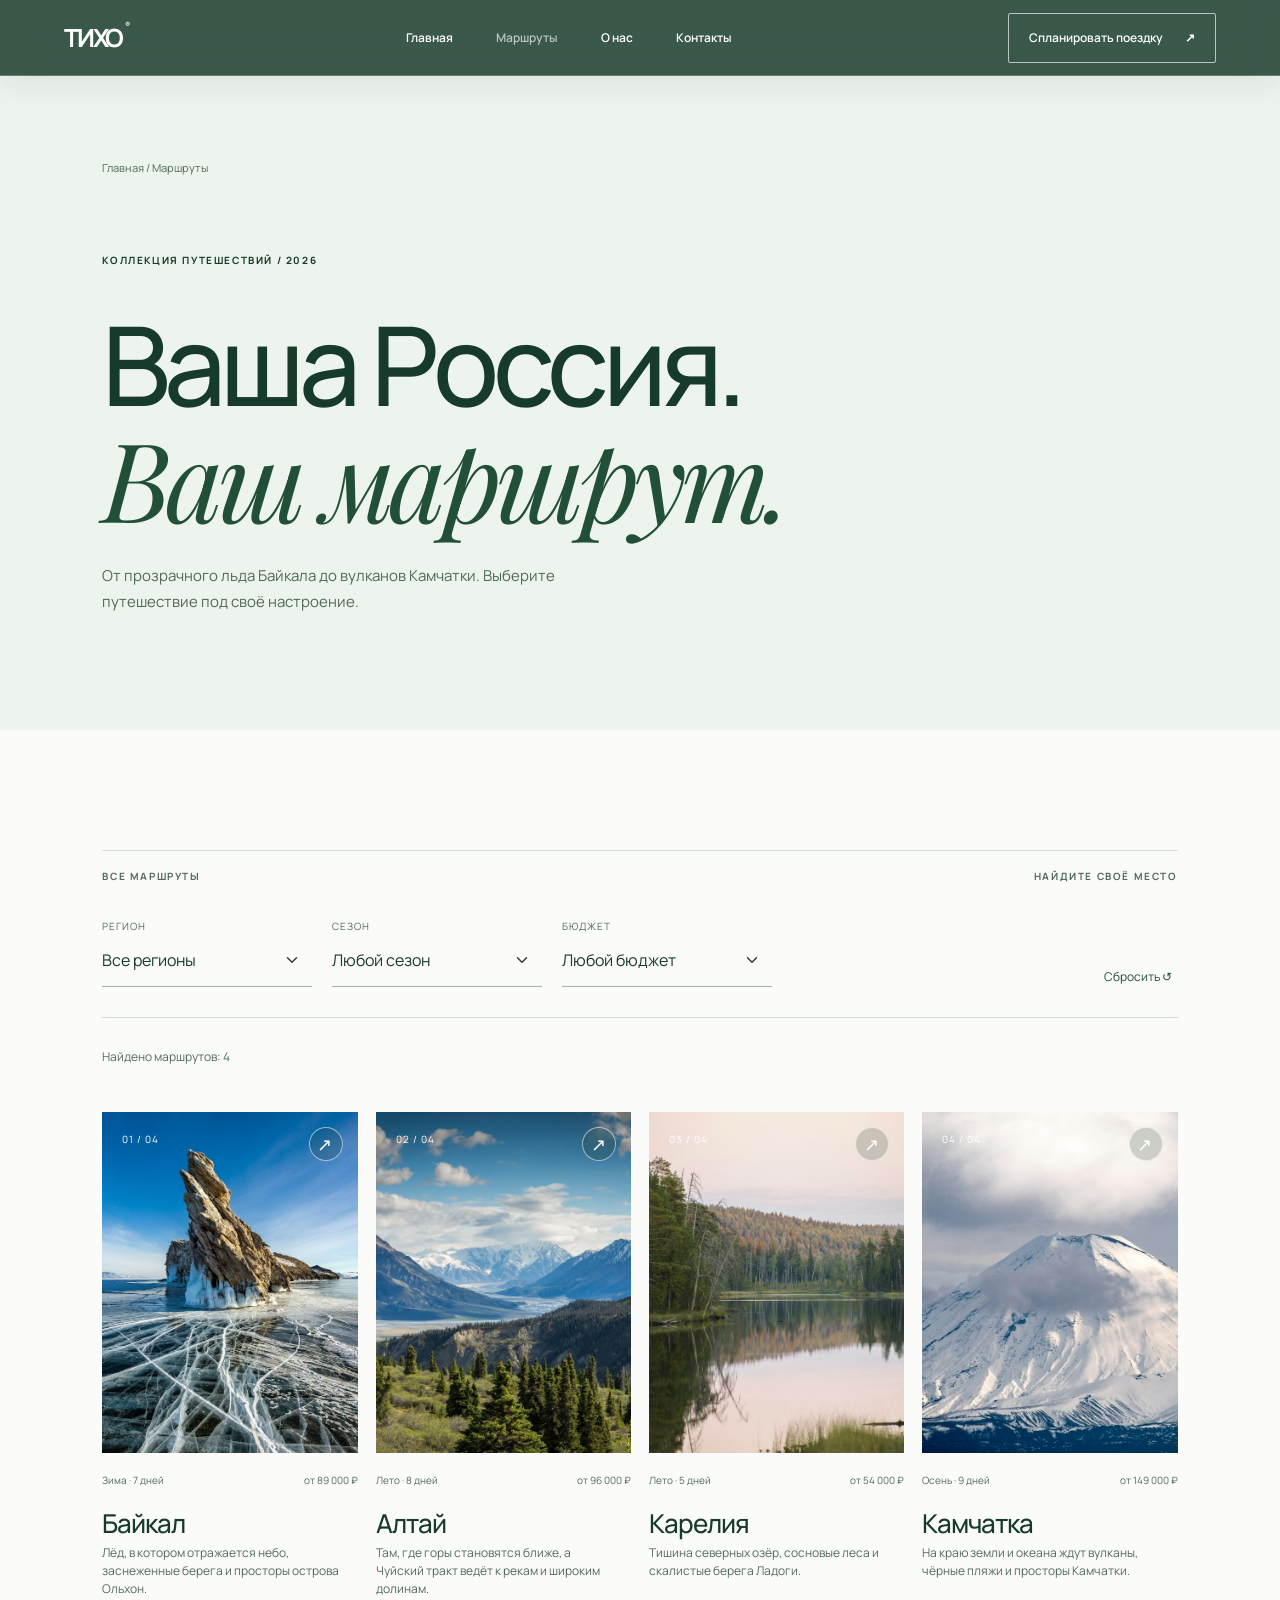
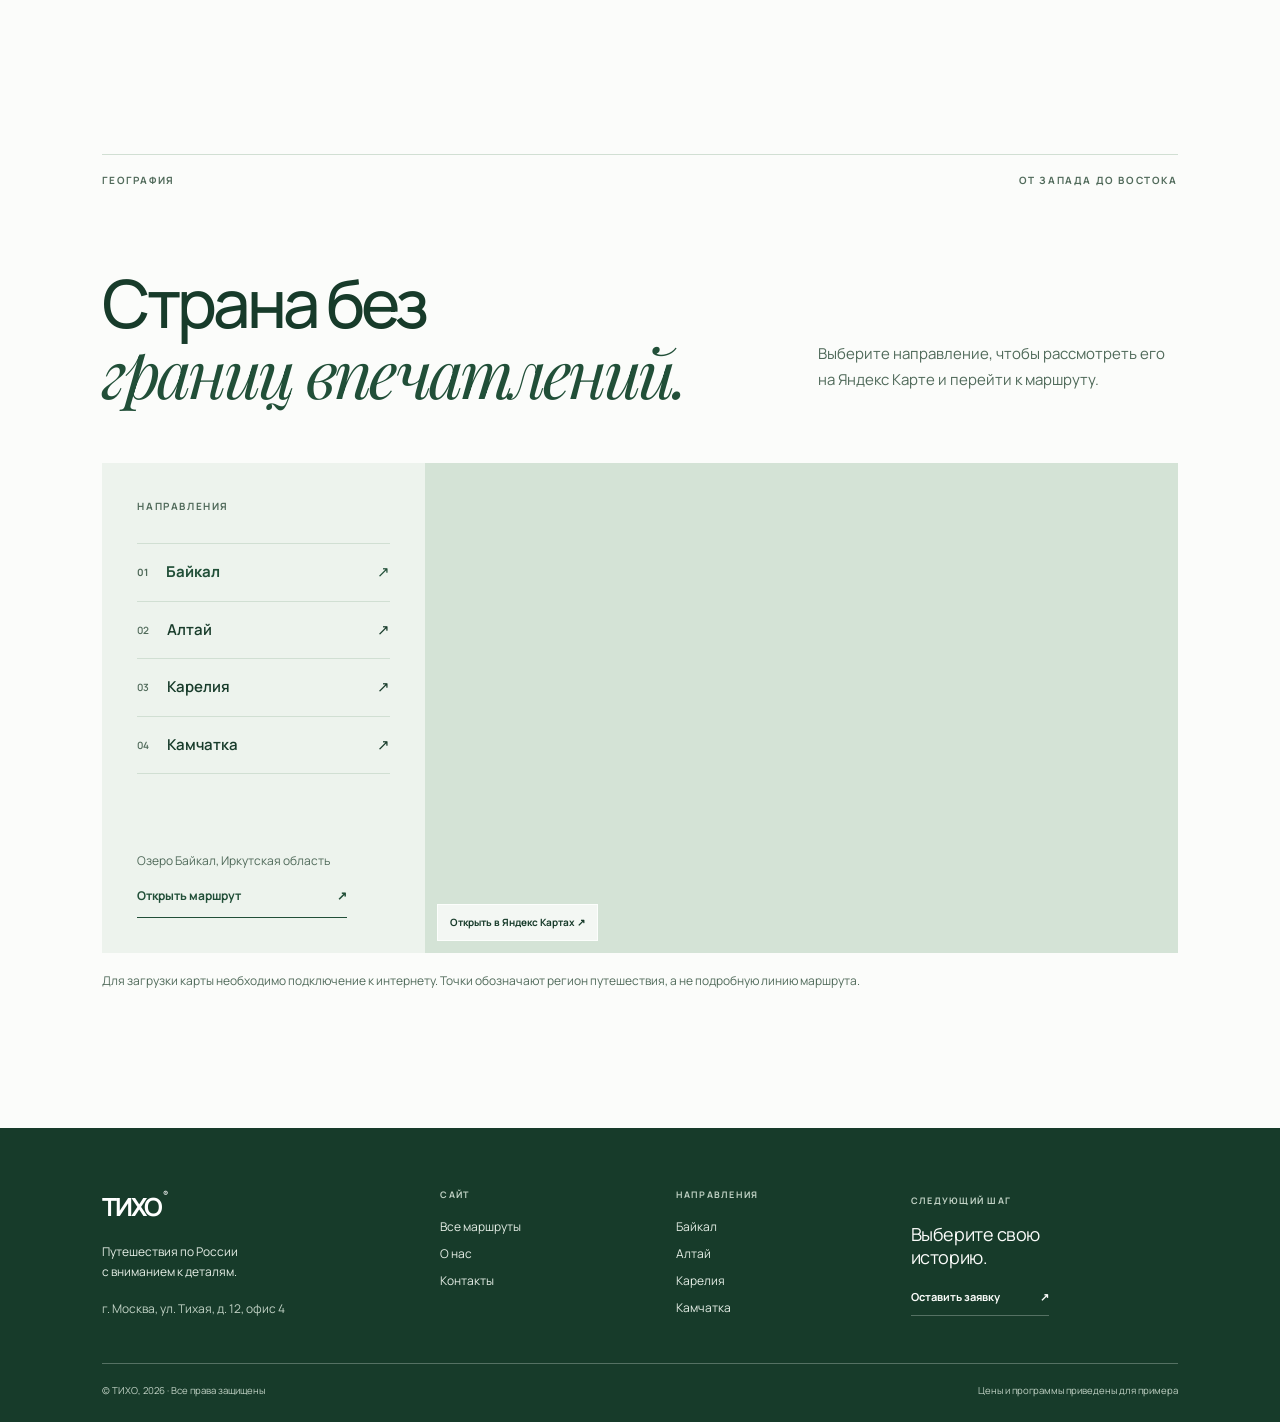
==== commit 451b9ab2: "Правки" ====
--- a/catalog.html
+++ b/catalog.html
@@ -15,9 +15,9 @@
     <header class="header navbar" id="header"><a class="logo" href="index.html"
             aria-label="Тихо — на главную">ТИХО<span>®</span></a><button class="menu-toggle" type="button"
             aria-expanded="false" aria-controls="nav">Меню <span>☰</span></button>
-        <nav class="nav" id="nav" aria-label="Основная навигация"><a aria-current="page"
+        <nav class="nav" id="nav" aria-label="Основная навигация"><a href="index.html">Главная</a><a aria-current="page"
                 href="catalog.html">Маршруты</a><a href="index.html#about">О нас</a><a href="contacts.html">Контакты</a>
-        </nav><a class="header__cta" href="contacts.html#order-form">Спланировать поездку <span>↗</span></a>
+        </nav><a class="header__cta" href="contacts.html#order-form">Спланировать поездку <span>↗︎</span></a>
     </header>
     <main id="main">
         <section class="page-head">
@@ -44,48 +44,48 @@
                         <option value="80000">До 80 000 ₽</option>
                         <option value="100000">До 100 000 ₽</option>
                         <option value="150000">До 150 000 ₽</option>
-                    </select></label><button class="filter-reset" type="button">Сбросить ↺</button></div>
+                    </select></label><button class="filter-reset" type="button">Сбросить ↺︎</button></div>
             <div class="catalog__count" aria-live="polite">Найдено маршрутов: <span id="count">4</span></div>
             <div class="tour-grid row g-3">
                 <article class="tour-card reveal col-12 col-md-6 col-lg-3" data-region="Байкал" data-season="Зима"
                     data-price="89000"><a href="tour.html?tour=baikal" class="tour-card__image"><img
                             src="assets/img/0.jpg" alt="Природа: Байкал" loading="lazy"><span
-                            class="tour-card__number">01 / 04</span><span class="tour-card__arrow">↗</span></a>
+                            class="tour-card__number">01 / 04</span><span class="tour-card__arrow">↗︎</span></a>
                     <div class="tour-card__meta"><span>Зима · 7 дней</span><span>от 89 000 ₽</span></div><a
                         href="tour.html?tour=baikal">
                         <h3>Байкал</h3>
                     </a>
-                    <p>Лёд, в котором отражается небо</p>
+                    <p>Лёд, в котором отражается небо, заснеженные берега и просторы острова Ольхон.</p>
                 </article>
                 <article class="tour-card reveal col-12 col-md-6 col-lg-3" data-region="Алтай" data-season="Лето"
                     data-price="96000"><a href="tour.html?tour=altai" class="tour-card__image"><img
                             src="assets/img/1.jpg" alt="Природа: Алтай" loading="lazy"><span
-                            class="tour-card__number">02 / 04</span><span class="tour-card__arrow">↗</span></a>
+                            class="tour-card__number">02 / 04</span><span class="tour-card__arrow">↗︎</span></a>
                     <div class="tour-card__meta"><span>Лето · 8 дней</span><span>от 96 000 ₽</span></div><a
                         href="tour.html?tour=altai">
                         <h3>Алтай</h3>
                     </a>
-                    <p>Там, где горы становятся ближе</p>
+                    <p>Там, где горы становятся ближе, а Чуйский тракт ведёт к рекам и широким долинам.</p>
                 </article>
                 <article class="tour-card reveal col-12 col-md-6 col-lg-3" data-region="Карелия" data-season="Лето"
                     data-price="54000"><a href="tour.html?tour=karelia" class="tour-card__image"><img
                             src="assets/img/2.jpg" alt="Природа: Карелия" loading="lazy"><span
-                            class="tour-card__number">03 / 04</span><span class="tour-card__arrow">↗</span></a>
+                            class="tour-card__number">03 / 04</span><span class="tour-card__arrow">↗︎</span></a>
                     <div class="tour-card__meta"><span>Лето · 5 дней</span><span>от 54 000 ₽</span></div><a
                         href="tour.html?tour=karelia">
                         <h3>Карелия</h3>
                     </a>
-                    <p>Тишина северных озёр</p>
+                    <p>Тишина северных озёр, сосновые леса и скалистые берега Ладоги.</p>
                 </article>
                 <article class="tour-card reveal col-12 col-md-6 col-lg-3" data-region="Камчатка" data-season="Осень"
                     data-price="149000"><a href="tour.html?tour=kamchatka" class="tour-card__image"><img
                             src="assets/img/3.jpg" alt="Природа: Камчатка" loading="lazy"><span
-                            class="tour-card__number">04 / 04</span><span class="tour-card__arrow">↗</span></a>
+                            class="tour-card__number">04 / 04</span><span class="tour-card__arrow">↗︎</span></a>
                     <div class="tour-card__meta"><span>Осень · 9 дней</span><span>от 149 000 ₽</span></div><a
                         href="tour.html?tour=kamchatka">
                         <h3>Камчатка</h3>
                     </a>
-                    <p>На краю земли и океана</p>
+                    <p>На краю земли и океана ждут вулканы, чёрные пляжи и просторы Камчатки.</p>
                 </article>
             </div>
             <p class="empty" hidden>По этим параметрам маршрутов пока нет. Попробуйте изменить фильтры.</p>
@@ -95,25 +95,25 @@
             <div class="section-heading"><h2>Страна без<br><em>границ впечатлений.</em></h2><p>Выберите направление, чтобы рассмотреть его на Яндекс Карте и перейти к маршруту.</p></div>
             <div class="map-explorer">
                 <div class="map-explorer__sidebar"><p class="eyebrow">НАПРАВЛЕНИЯ</p><div class="map-explorer__buttons" role="group" aria-label="Выбор направления на карте">
-                    <button type="button" class="map-choice is-active" data-map="baikal" aria-pressed="true"><span>01</span> Байкал <b>↗</b></button>
-                    <button type="button" class="map-choice" data-map="altai" aria-pressed="false"><span>02</span> Алтай <b>↗</b></button>
-                    <button type="button" class="map-choice" data-map="karelia" aria-pressed="false"><span>03</span> Карелия <b>↗</b></button>
-                    <button type="button" class="map-choice" data-map="kamchatka" aria-pressed="false"><span>04</span> Камчатка <b>↗</b></button>
-                </div><div class="map-explorer__details" aria-live="polite"><p id="map-caption">Озеро Байкал, Иркутская область</p><a id="map-tour" href="tour.html?tour=baikal" class="text-link">Открыть маршрут <span>↗</span></a></div></div>
-                <div class="map-explorer__frame"><iframe id="yandex-map" title="Яндекс Карта: Байкал" src="https://yandex.ru/map-widget/v1/?ll=107.500000%2C53.500000&amp;z=6&amp;pt=107.500000%2C53.500000%2Cpm2rdm" loading="lazy" allowfullscreen></iframe><a class="map-explorer__fallback" id="map-external" href="https://yandex.ru/maps/?ll=107.500000%2C53.500000&amp;z=6" target="_blank" rel="noopener noreferrer">Открыть в Яндекс Картах ↗</a></div>
+                    <button type="button" class="map-choice is-active" data-map="baikal" aria-pressed="true"><span>01</span> Байкал <b>↗︎</b></button>
+                    <button type="button" class="map-choice" data-map="altai" aria-pressed="false"><span>02</span> Алтай <b>↗︎</b></button>
+                    <button type="button" class="map-choice" data-map="karelia" aria-pressed="false"><span>03</span> Карелия <b>↗︎</b></button>
+                    <button type="button" class="map-choice" data-map="kamchatka" aria-pressed="false"><span>04</span> Камчатка <b>↗︎</b></button>
+                </div><div class="map-explorer__details" aria-live="polite"><p id="map-caption">Озеро Байкал, Иркутская область</p><a id="map-tour" href="tour.html?tour=baikal" class="text-link">Открыть маршрут <span>↗︎</span></a></div></div>
+                <div class="map-explorer__frame"><iframe id="yandex-map" title="Яндекс Карта: Байкал" src="https://yandex.ru/map-widget/v1/?ll=107.500000%2C53.500000&amp;z=6&amp;pt=107.500000%2C53.500000%2Cpm2rdm" loading="lazy" allowfullscreen></iframe><a class="map-explorer__fallback" id="map-external" href="https://yandex.ru/maps/?ll=107.500000%2C53.500000&amp;z=6" target="_blank" rel="noopener noreferrer">Открыть в Яндекс Картах ↗︎</a></div>
             </div><p class="map-note">Для загрузки карты необходимо подключение к интернету. Точки обозначают регион путешествия, а не подробную линию маршрута.</p>
         </section>
     </main>
     <footer class="footer site-footer">
         <div class="site-footer__grid">
-            <div class="site-footer__brand"><a class="logo" href="index.html" aria-label="Тихо — на главную">ТИХО<span>®</span></a><p>Путешествия по России<br>с вниманием к деталям.</p></div>
-            <nav class="site-footer__links" aria-label="Разделы сайта"><span>САЙТ</span><a href="catalog.html">Все маршруты</a><a href="index.html#about">О нас</a><a href="contacts.html">Контакты и заявка</a></nav>
+            <div class="site-footer__brand"><a class="logo" href="index.html" aria-label="Тихо — на главную">ТИХО<span>®</span></a><p>Путешествия по России<br>с вниманием к деталям.</p><address class="site-footer__address">г. Москва, ул. Тихая, д. 12, офис 4</address></div>
+            <nav class="site-footer__links" aria-label="Разделы сайта"><span>САЙТ</span><a href="catalog.html">Все маршруты</a><a href="index.html#about">О нас</a><a href="contacts.html">Контакты</a></nav>
             <nav class="site-footer__links" aria-label="Направления"><span>НАПРАВЛЕНИЯ</span><a href="tour.html?tour=baikal">Байкал</a><a href="tour.html?tour=altai">Алтай</a><a href="tour.html?tour=karelia">Карелия</a><a href="tour.html?tour=kamchatka">Камчатка</a></nav>
-            <div class="site-footer__action"><span>СЛЕДУЮЩИЙ ШАГ</span><p>Выберите свою<br>историю.</p><a class="site-footer__cta" href="contacts.html#order-form">Оставить заявку <span aria-hidden="true">↗</span></a></div>
+            <div class="site-footer__action"><span>СЛЕДУЮЩИЙ ШАГ</span><p>Выберите свою<br>историю.</p><a class="site-footer__cta" href="contacts.html#order-form">Оставить заявку <span aria-hidden="true">↗︎</span></a></div>
         </div>
-        <div class="site-footer__bottom"><small>© ТИХО, 2026 · Учебный проект</small><small>Цены и программы приведены для примера</small></div>
+        <div class="site-footer__bottom"><small>© ТИХО, 2026 · Все права защищены</small><small>Цены и программы приведены для примера</small></div>
     </footer>
-    <button class="back-to-top" type="button" aria-label="Вернуться наверх" title="Наверх" hidden><span aria-hidden="true">↑</span></button>
+    <button class="back-to-top" type="button" aria-label="Вернуться наверх" title="Наверх" hidden><svg viewBox="0 0 32 32" fill="none" aria-hidden="true"><path d="M16 3 10.8 10h2.3L8 16.2h2.5L5 23h22l-5.5-6.8H24L18.9 10h2.3L16 3Z" fill="currentColor" stroke="currentColor" stroke-width="1.2" stroke-linejoin="round"/><path d="M16 23v4.5m-3 0h6" stroke="currentColor" stroke-width="1.8" stroke-linecap="round"/></svg></button>
 </body>
 
 </html>
--- a/css/style.css
+++ b/css/style.css
@@ -1336,3 +1336,15 @@
 .back-to-top:hover{background:var(--forest-deep)}
 :focus-visible{outline-color:var(--accent)}
 @media(max-width:600px){.nav{background:rgba(23,59,42,.97)}.map-choice:nth-last-child(2){border-bottom-color:var(--line)}}
+
+.tour-card p { max-width: 34ch; line-height: 1.5; }
+.site-footer__address { margin: 18px 0 0; color: #c0d1c4; font-size: 12px; line-height: 1.6; font-style: normal; max-width: 230px; }
+.contact-lead__address { margin: 30px 0 0; font-style: normal; }
+.contact-lead__address p { margin: 9px 0 0; color: var(--muted); font-size: 14px; }
+.back-to-top { width: 52px; height: 52px; border: 1px solid rgba(255,255,255,.75); color: #f8faf7; background: var(--forest-deep); }
+.back-to-top:hover { color: #fff; background: #286743; }
+.back-to-top svg { width: 39px; height: 39px; transition: transform .2s; }
+.back-to-top:hover svg { transform: translateY(-2px); }
+.back-to-top:focus-visible { outline: 3px solid #b8d4bc; outline-offset: 3px; }
+@media(max-width:600px){.back-to-top{width:46px;height:46px}.back-to-top svg{width:35px;height:35px}}
+@media(prefers-reduced-motion:reduce){.back-to-top,.back-to-top svg{transition:none}}
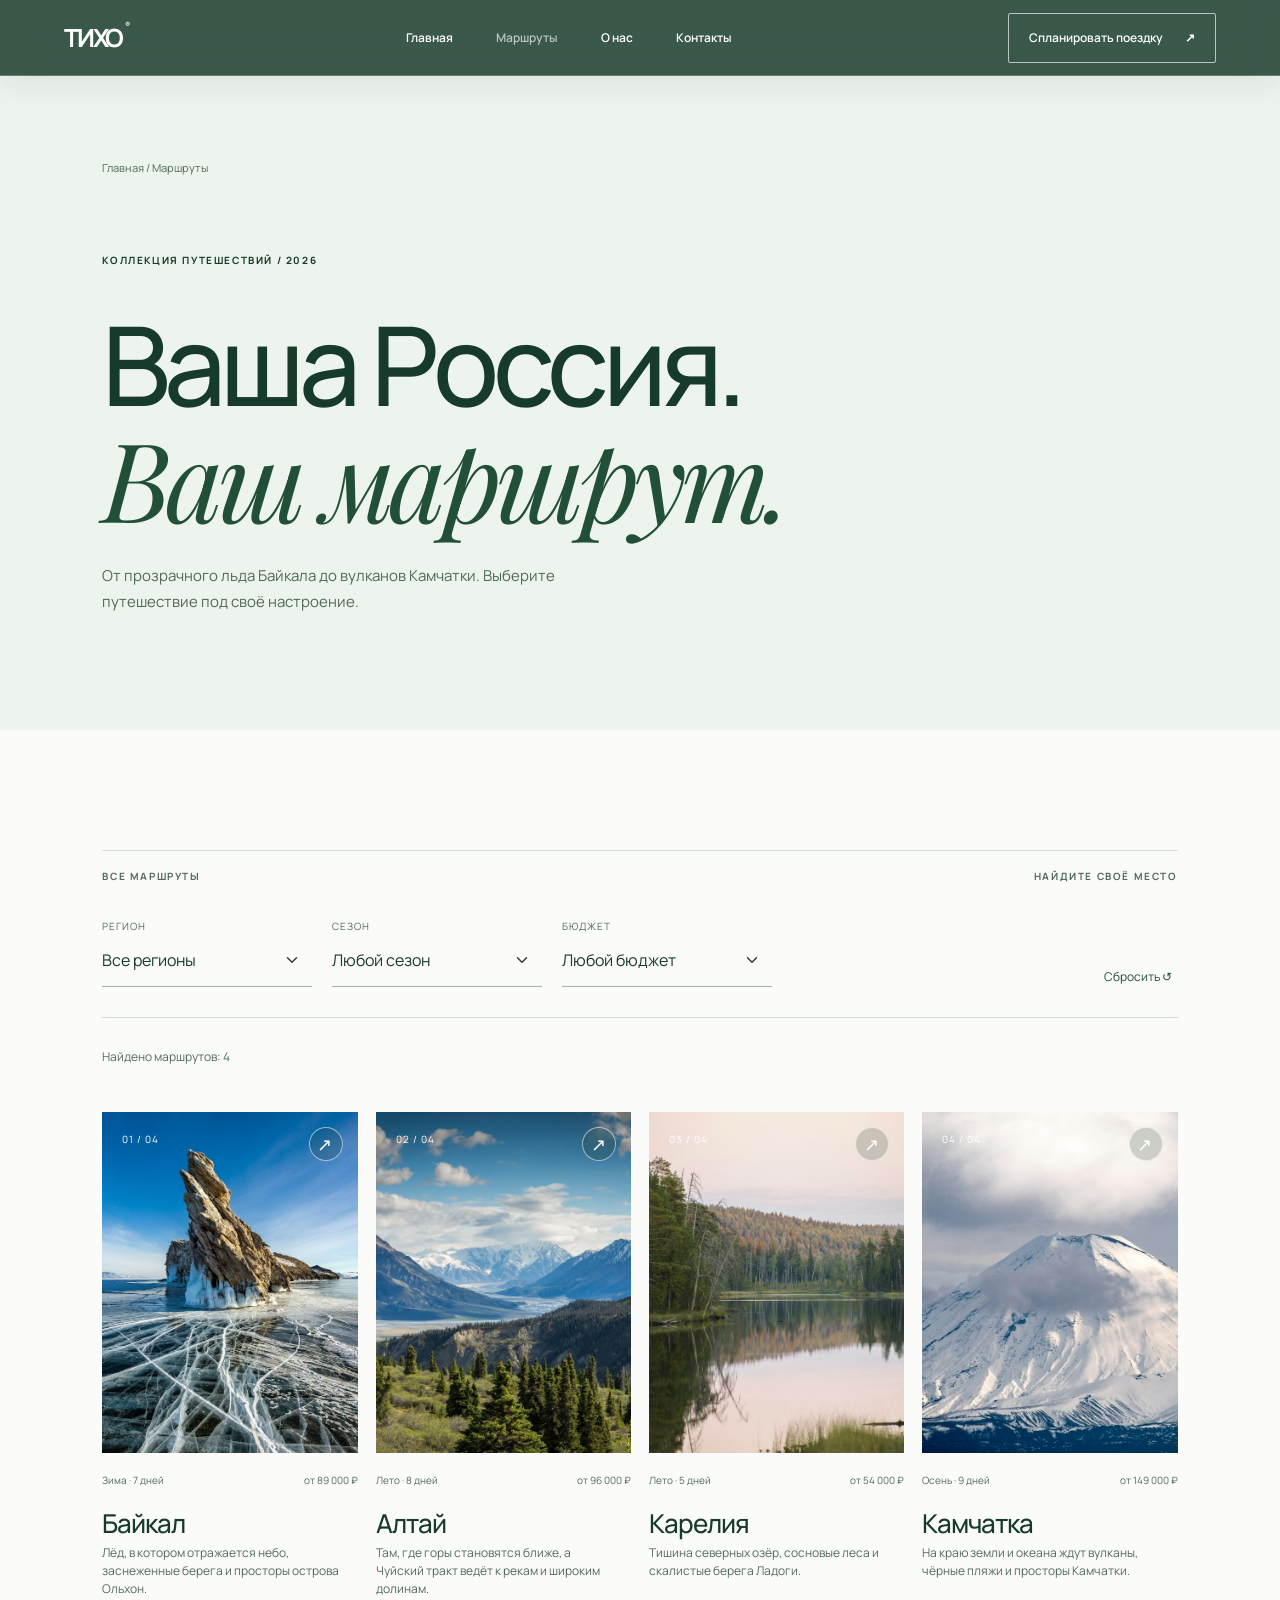
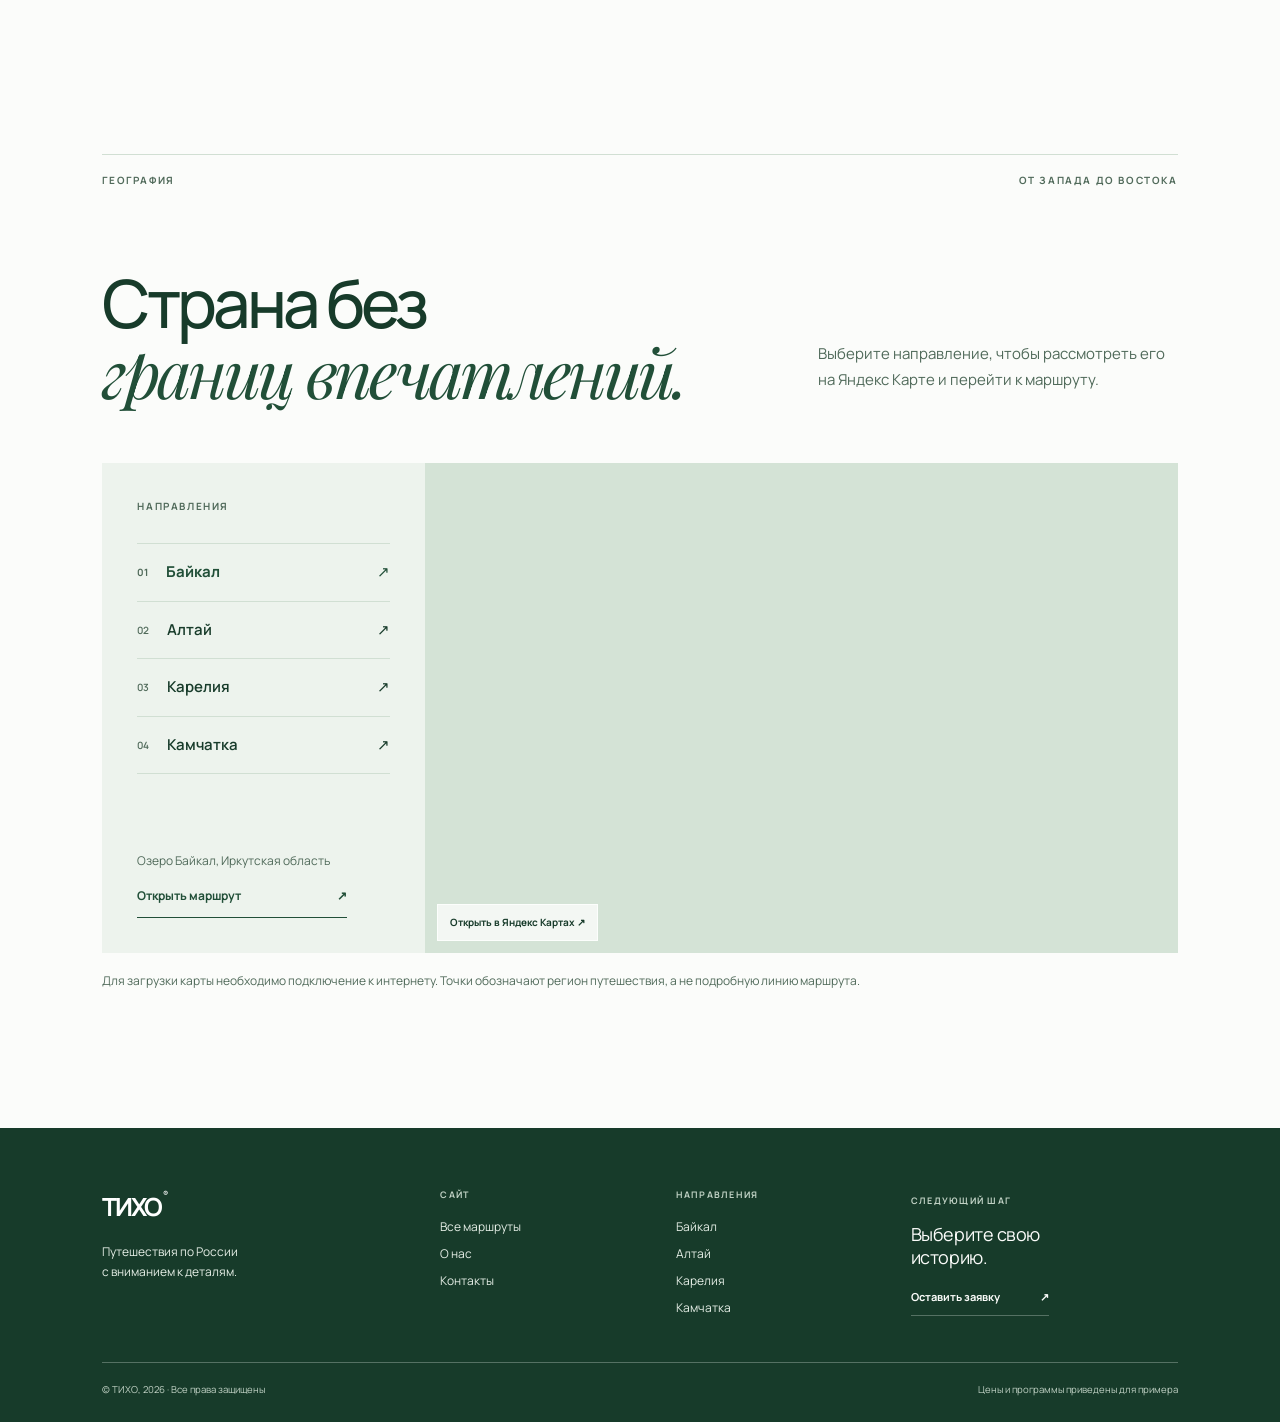
==== commit 8e33a0c1: "upd" ====
--- a/catalog.html
+++ b/catalog.html
@@ -106,7 +106,7 @@
     </main>
     <footer class="footer site-footer">
         <div class="site-footer__grid">
-            <div class="site-footer__brand"><a class="logo" href="index.html" aria-label="Тихо — на главную">ТИХО<span>®</span></a><p>Путешествия по России<br>с вниманием к деталям.</p><address class="site-footer__address">г. Москва, ул. Тихая, д. 12, офис 4</address></div>
+            <div class="site-footer__brand"><a class="logo" href="index.html" aria-label="Тихо — на главную">ТИХО<span>®</span></a><p>Путешествия по России<br>с вниманием к деталям.</p></div>
             <nav class="site-footer__links" aria-label="Разделы сайта"><span>САЙТ</span><a href="catalog.html">Все маршруты</a><a href="index.html#about">О нас</a><a href="contacts.html">Контакты</a></nav>
             <nav class="site-footer__links" aria-label="Направления"><span>НАПРАВЛЕНИЯ</span><a href="tour.html?tour=baikal">Байкал</a><a href="tour.html?tour=altai">Алтай</a><a href="tour.html?tour=karelia">Карелия</a><a href="tour.html?tour=kamchatka">Камчатка</a></nav>
             <div class="site-footer__action"><span>СЛЕДУЮЩИЙ ШАГ</span><p>Выберите свою<br>историю.</p><a class="site-footer__cta" href="contacts.html#order-form">Оставить заявку <span aria-hidden="true">↗︎</span></a></div>
--- a/css/style.css
+++ b/css/style.css
@@ -1338,7 +1338,6 @@
 @media(max-width:600px){.nav{background:rgba(23,59,42,.97)}.map-choice:nth-last-child(2){border-bottom-color:var(--line)}}
 
 .tour-card p { max-width: 34ch; line-height: 1.5; }
-.site-footer__address { margin: 18px 0 0; color: #c0d1c4; font-size: 12px; line-height: 1.6; font-style: normal; max-width: 230px; }
 .contact-lead__address { margin: 30px 0 0; font-style: normal; }
 .contact-lead__address p { margin: 9px 0 0; color: var(--muted); font-size: 14px; }
 .back-to-top { width: 52px; height: 52px; border: 1px solid rgba(255,255,255,.75); color: #f8faf7; background: var(--forest-deep); }
@@ -1348,3 +1347,10 @@
 .back-to-top:focus-visible { outline: 3px solid #b8d4bc; outline-offset: 3px; }
 @media(max-width:600px){.back-to-top{width:46px;height:46px}.back-to-top svg{width:35px;height:35px}}
 @media(prefers-reduced-motion:reduce){.back-to-top,.back-to-top svg{transition:none}}
+
+.contact-map { background: #f5f8f2; }
+.contact-map h2 { margin: 0 0 16px; }
+.contact-map > p { color: var(--muted); margin-bottom: 24px; }
+.contact-map iframe { display: block; width: 100%; height: 420px; border: 0; }
+.contact-map .text-link { max-width: 180px; margin-top: 20px; }
+@media (max-width: 600px) { .contact-map iframe { height: 320px; } }
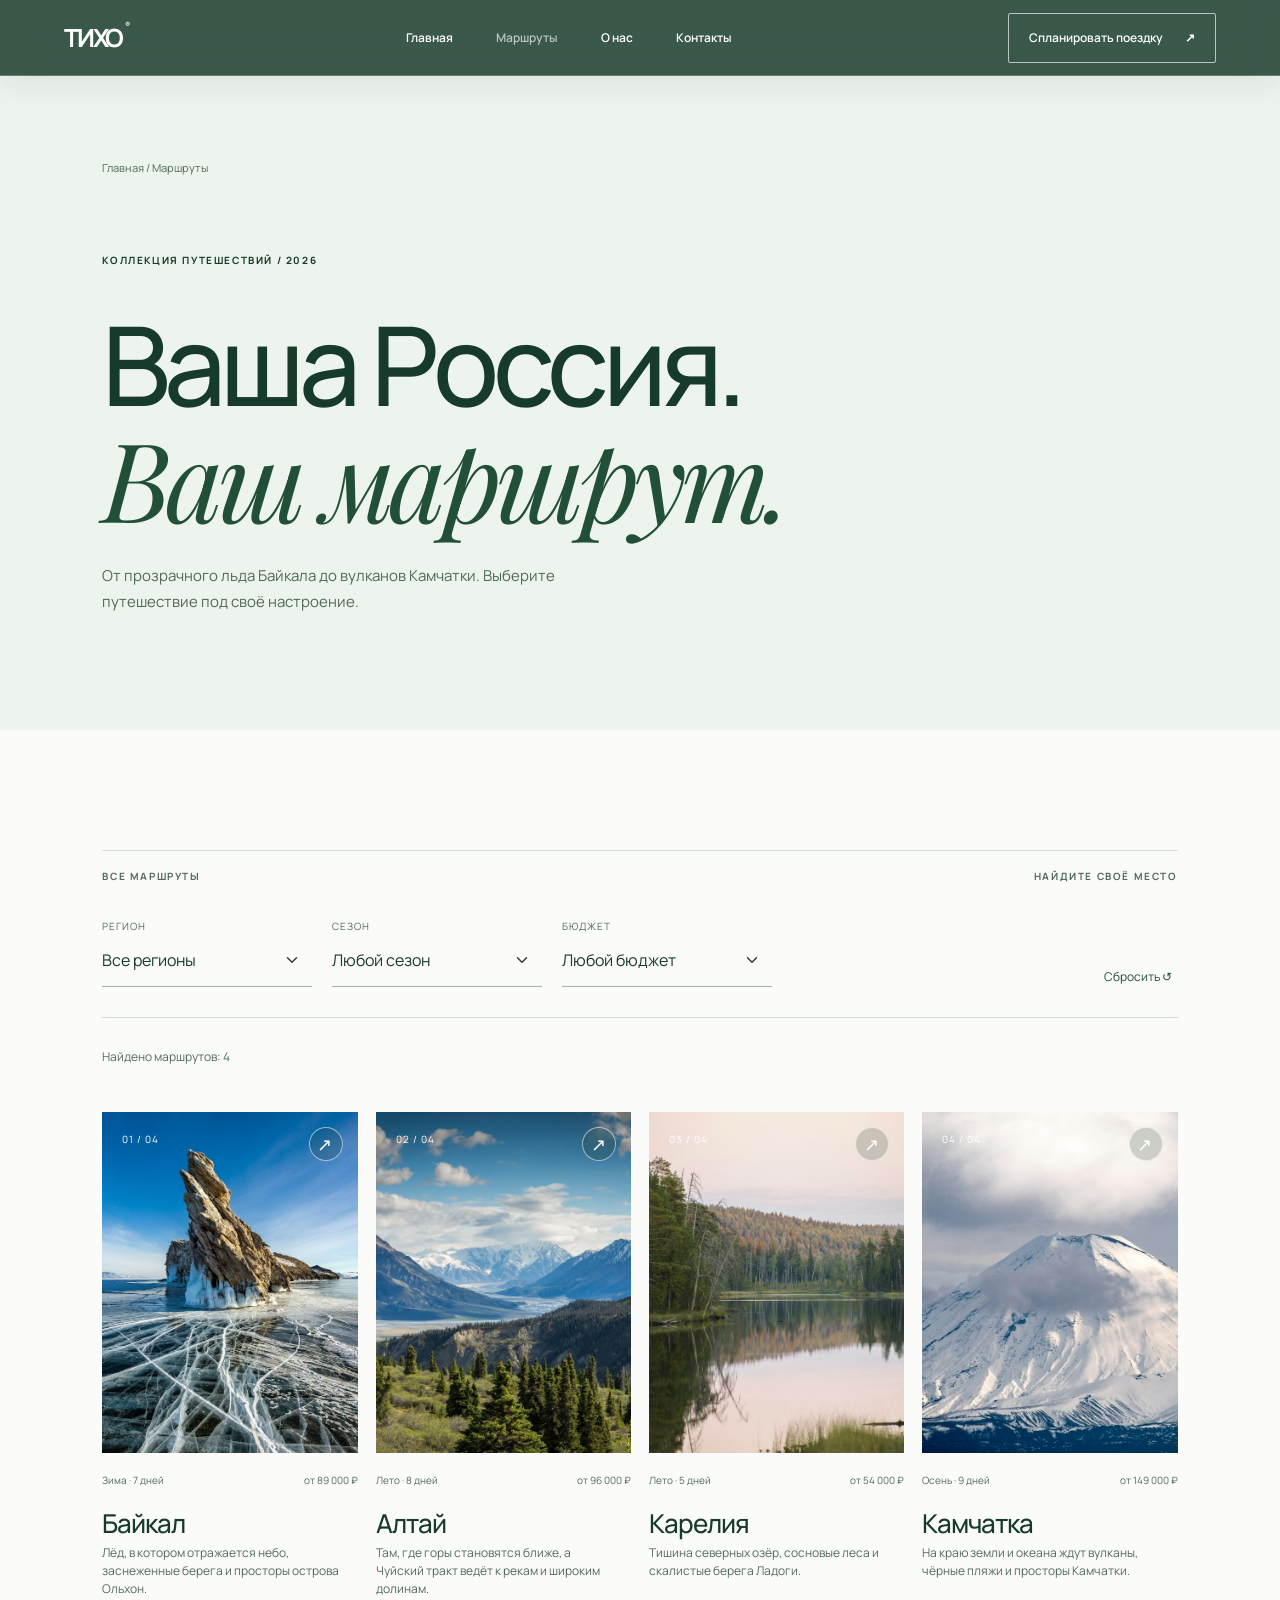
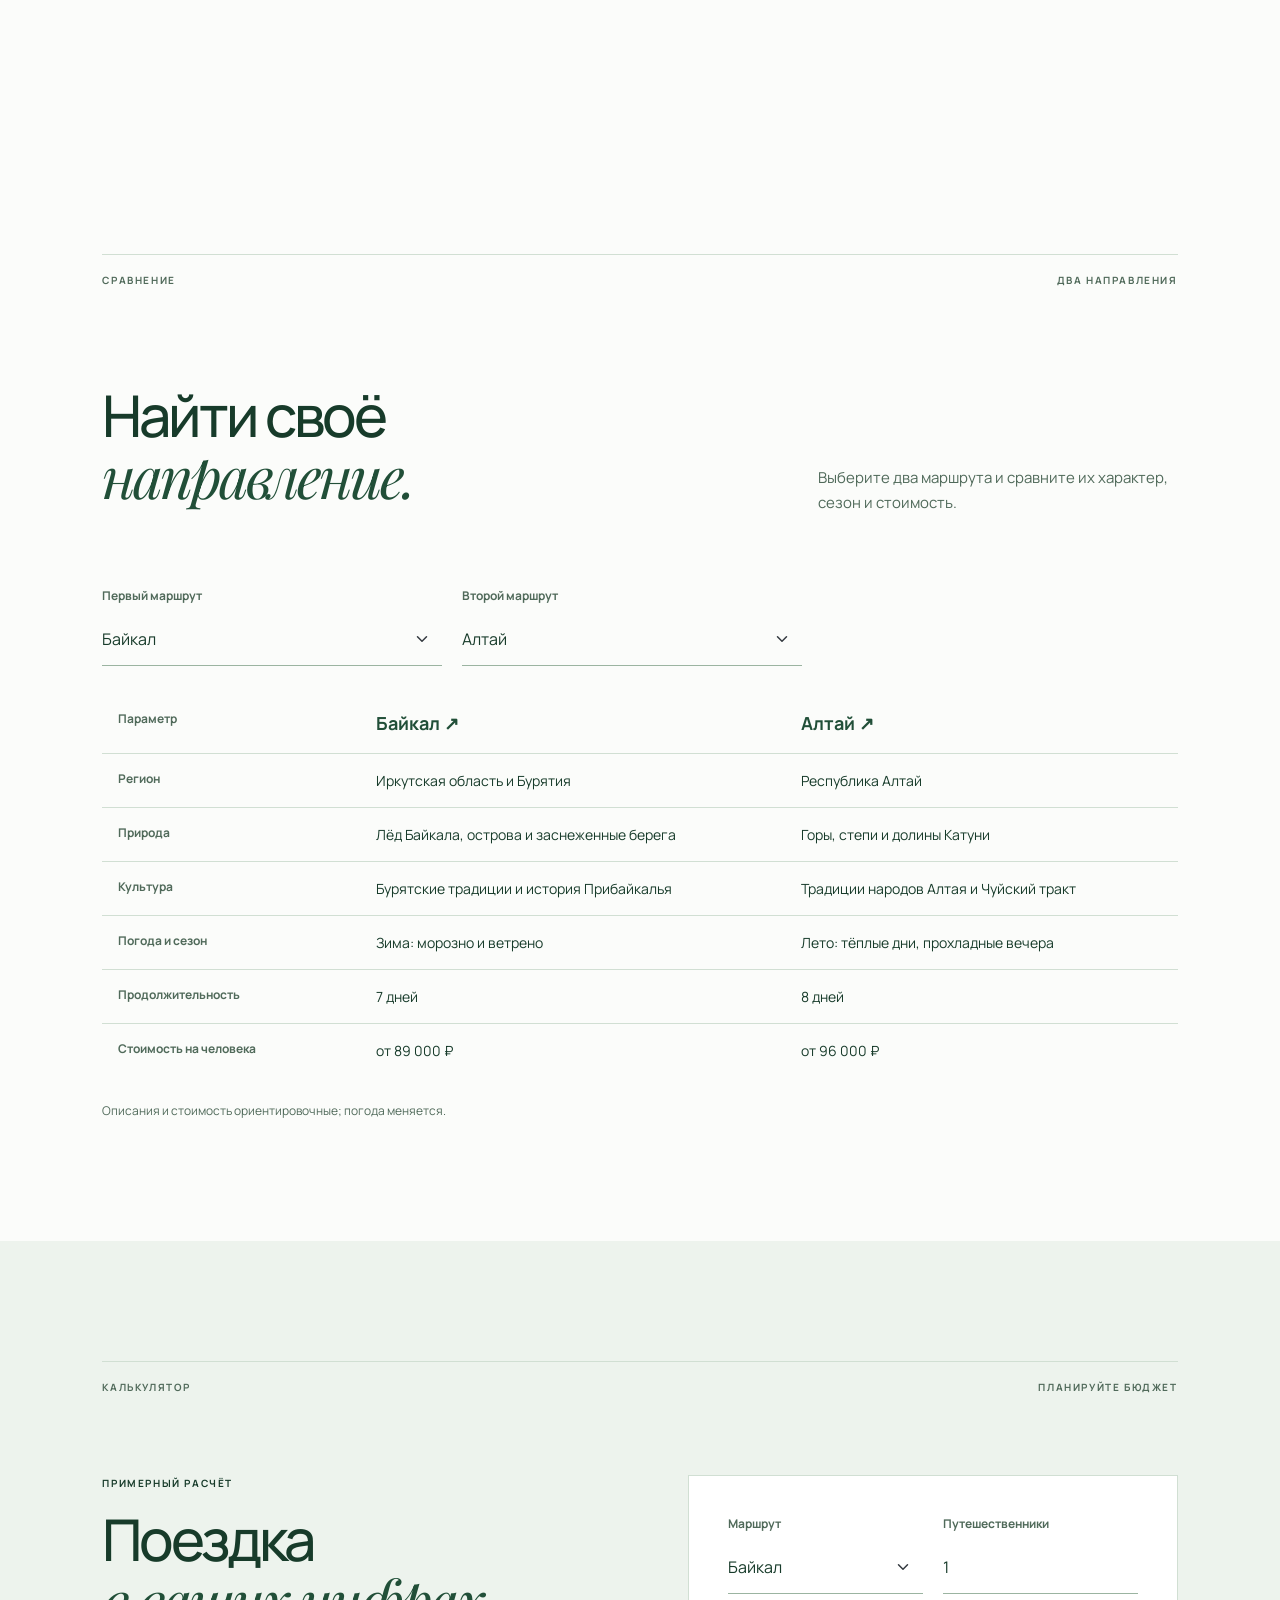
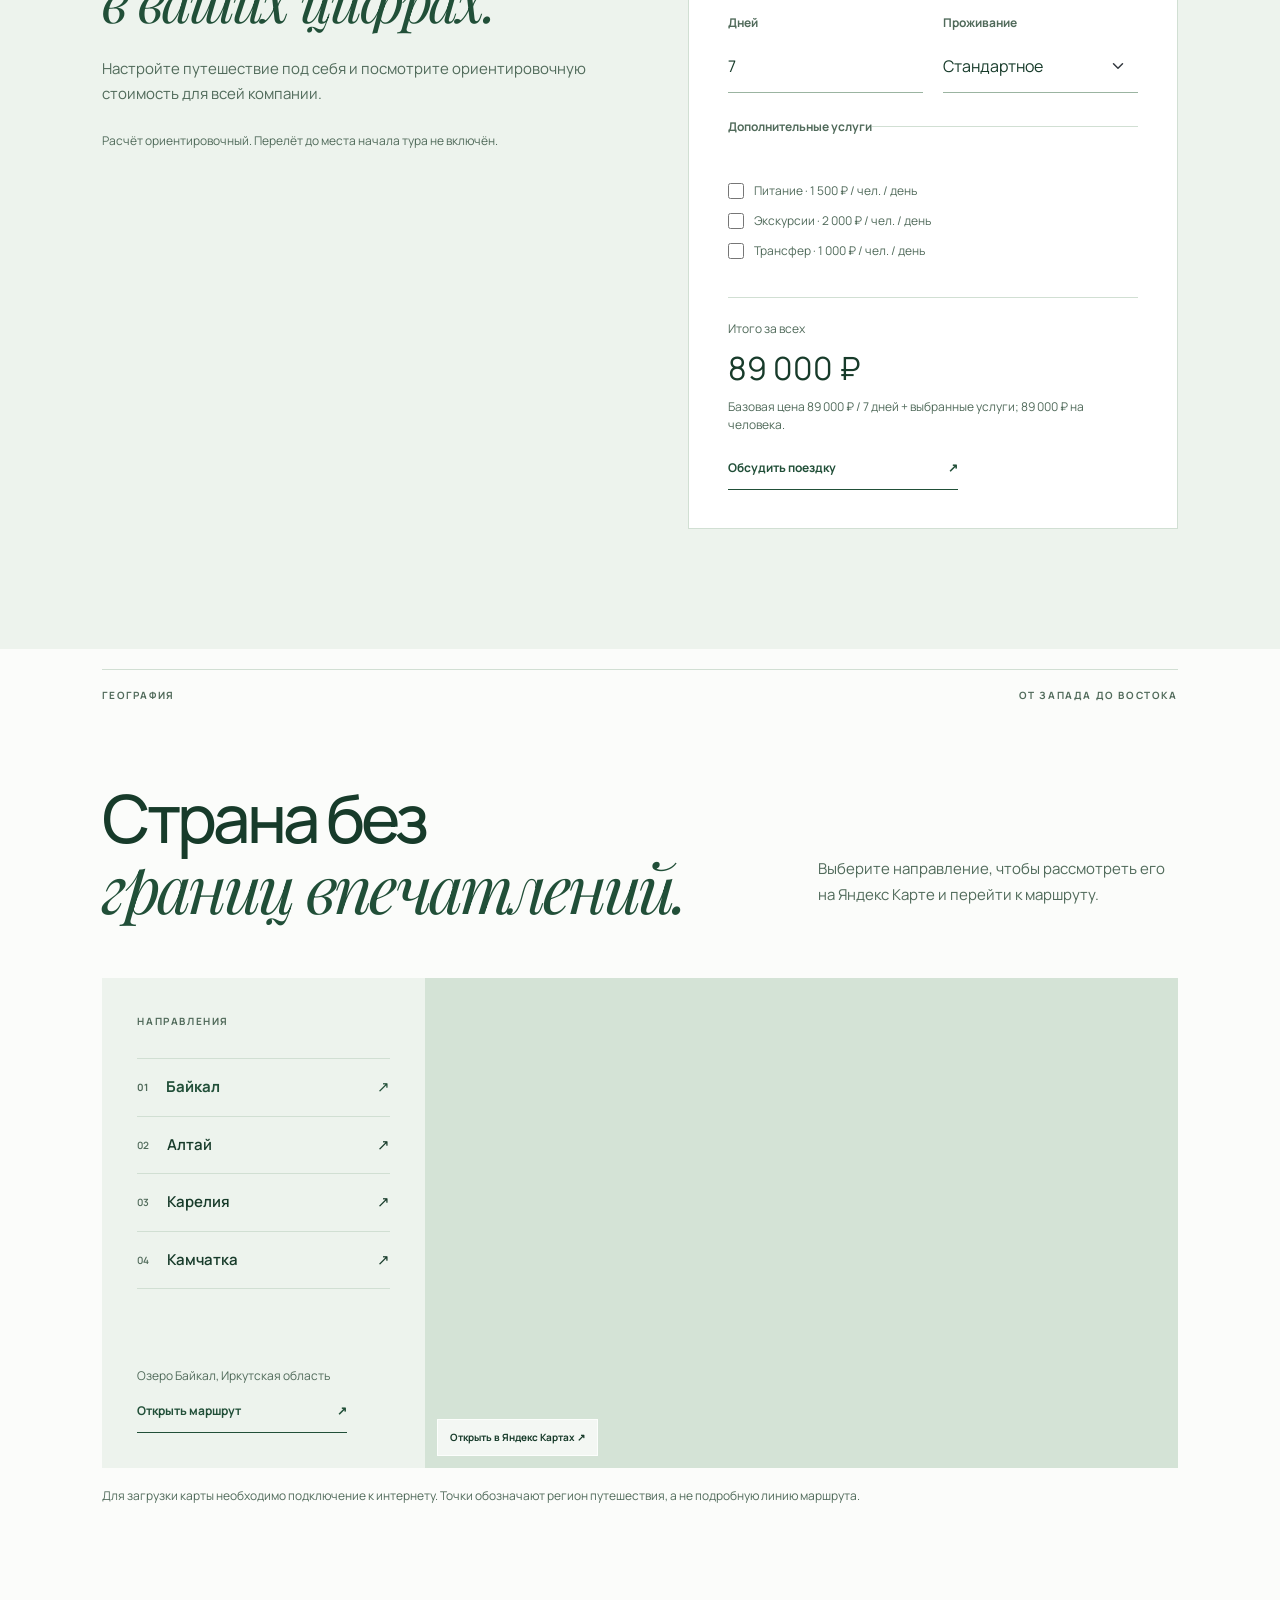
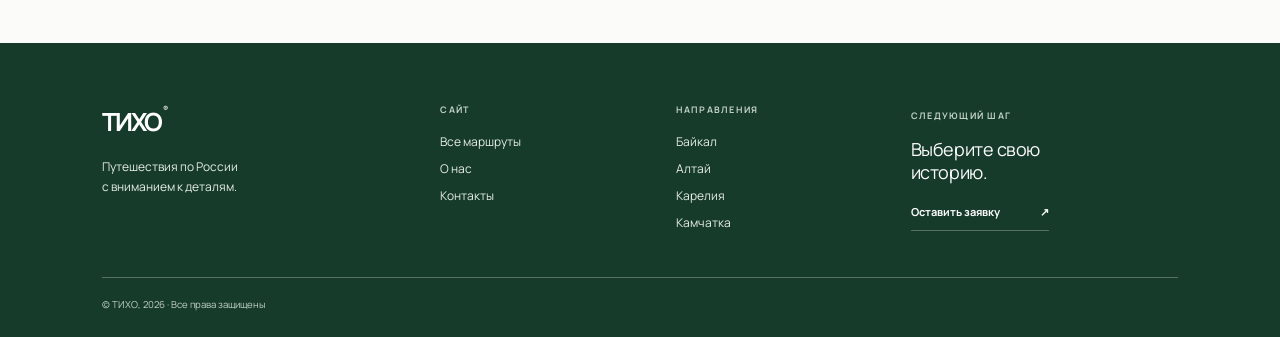
==== commit 6a524dfb: "Добавлены 5 фич сайта" ====
--- a/catalog.html
+++ b/catalog.html
@@ -90,6 +90,9 @@
             </div>
             <p class="empty" hidden>По этим параметрам маршрутов пока нет. Попробуйте изменить фильтры.</p>
         </section>
+
+        <section class="section compare-section" id="compare"><div class="section__label"><span>СРАВНЕНИЕ</span><span>ДВА НАПРАВЛЕНИЯ</span></div><div class="section-heading"><h2>Найти своё<br><em>направление.</em></h2><p>Выберите два маршрута и сравните их характер, сезон и стоимость.</p></div><div class="compare-selects"><label>Первый маршрут<select id="compare-first" class="form-select"><option value="baikal">Байкал</option><option value="altai">Алтай</option><option value="karelia">Карелия</option><option value="kamchatka">Камчатка</option></select></label><label>Второй маршрут<select id="compare-second" class="form-select"><option value="baikal">Байкал</option><option value="altai" selected>Алтай</option><option value="karelia">Карелия</option><option value="kamchatka">Камчатка</option></select></label></div><div class="compare-table-wrap"><table class="compare-table"><caption class="visually-hidden">Сравнение выбранных маршрутов</caption><thead id="compare-head"></thead><tbody id="compare-body"></tbody></table></div><p class="feature-note">Описания и стоимость ориентировочные; погода меняется.</p></section>
+        <section class="section calculator-section" id="calculator"><div class="section__label"><span>КАЛЬКУЛЯТОР</span><span>ПЛАНИРУЙТЕ БЮДЖЕТ</span></div><div class="feature-layout"><div><p class="eyebrow">ПРИМЕРНЫЙ РАСЧЁТ</p><h2>Поездка<br><em>в ваших цифрах.</em></h2><p>Настройте путешествие под себя и посмотрите ориентировочную стоимость для всей компании.</p><p class="feature-note">Расчёт ориентировочный. Перелёт до места начала тура не включён.</p></div><form class="calculator" id="calculator-form"><div class="calculator__fields"><label>Маршрут<select class="form-select" id="calc-tour"><option value="baikal">Байкал</option><option value="altai">Алтай</option><option value="karelia">Карелия</option><option value="kamchatka">Камчатка</option></select></label><label>Путешественники<input class="form-control" id="calc-people" type="number" min="1" max="20" value="1" required></label><label>Дней<input class="form-control" id="calc-days" type="number" min="1" max="30" value="7" required></label><label>Проживание<select class="form-select" id="calc-stay"><option value="0">Стандартное</option><option value="3000">Комфорт · +3 000 ₽ / чел. / день</option></select></label></div><fieldset><legend>Дополнительные услуги</legend><label><input type="checkbox" value="1500" class="calc-extra"> Питание · 1 500 ₽ / чел. / день</label><label><input type="checkbox" value="2000" class="calc-extra"> Экскурсии · 2 000 ₽ / чел. / день</label><label><input type="checkbox" value="1000" class="calc-extra"> Трансфер · 1 000 ₽ / чел. / день</label></fieldset><div class="calculator__result" aria-live="polite"><span>Итого за всех</span><strong id="calc-total">89 000 ₽</strong><small id="calc-detail"></small></div><a class="text-link" id="calc-order" href="contacts.html?tour=baikal#order-form">Обсудить поездку <span>↗</span></a></form></div></section>
         <section class="section map-section">
             <div class="section__label"><span>ГЕОГРАФИЯ</span><span>ОТ ЗАПАДА ДО ВОСТОКА</span></div>
             <div class="section-heading"><h2>Страна без<br><em>границ впечатлений.</em></h2><p>Выберите направление, чтобы рассмотреть его на Яндекс Карте и перейти к маршруту.</p></div>
@@ -111,7 +114,7 @@
             <nav class="site-footer__links" aria-label="Направления"><span>НАПРАВЛЕНИЯ</span><a href="tour.html?tour=baikal">Байкал</a><a href="tour.html?tour=altai">Алтай</a><a href="tour.html?tour=karelia">Карелия</a><a href="tour.html?tour=kamchatka">Камчатка</a></nav>
             <div class="site-footer__action"><span>СЛЕДУЮЩИЙ ШАГ</span><p>Выберите свою<br>историю.</p><a class="site-footer__cta" href="contacts.html#order-form">Оставить заявку <span aria-hidden="true">↗︎</span></a></div>
         </div>
-        <div class="site-footer__bottom"><small>© ТИХО, 2026 · Все права защищены</small><small>Цены и программы приведены для примера</small></div>
+        <div class="site-footer__bottom"><small>© ТИХО, 2026 · Все права защищены</small></div>
     </footer>
     <button class="back-to-top" type="button" aria-label="Вернуться наверх" title="Наверх" hidden><svg viewBox="0 0 32 32" fill="none" aria-hidden="true"><path d="M16 3 10.8 10h2.3L8 16.2h2.5L5 23h22l-5.5-6.8H24L18.9 10h2.3L16 3Z" fill="currentColor" stroke="currentColor" stroke-width="1.2" stroke-linejoin="round"/><path d="M16 23v4.5m-3 0h6" stroke="currentColor" stroke-width="1.8" stroke-linecap="round"/></svg></button>
 </body>
--- a/css/style.css
+++ b/css/style.css
@@ -1354,3 +1354,22 @@
 .contact-map iframe { display: block; width: 100%; height: 420px; border: 0; }
 .contact-map .text-link { max-width: 180px; margin-top: 20px; }
 @media (max-width: 600px) { .contact-map iframe { height: 320px; } }
+
+
+/* ???????????? ??????????? ? ??????????? ?????? ????????. */
+.trip-planning,.compare-section{background:#fbfcfa}.route-stats,.calculator-section{background:#edf3ed}.route-reviews{background:#f6f9f5}
+.feature-layout{display:grid;grid-template-columns:minmax(0,1fr) minmax(0,1fr);gap:9%;align-items:start}
+.feature-layout h2,.compare-section h2,.route-reviews h2{font-size:clamp(37px,4.5vw,64px);margin:18px 0 24px}.feature-layout h2 em,.compare-section h2 em,.route-reviews h2 em{color:var(--accent)}
+.feature-layout>div:first-child>p:not(.eyebrow),.feature-note{color:var(--muted)}.feature-note{font-size:12px;margin:24px 0 0}.date-panel,.calculator{padding:clamp(24px,3vw,40px);background:#fff;border:1px solid var(--line)}
+.date-panel label,.calculator label,.compare-selects label{display:block;font-size:12px;font-weight:700;color:var(--muted)}.date-panel input{margin:12px 0 16px}.date-panel p{font-size:13px;color:var(--muted)}.date-panel .button{width:100%;margin-top:12px}
+.stats-grid{display:grid;grid-template-columns:repeat(4,1fr);gap:24px}.stats-grid>div{border-top:1px solid #a9bfad;padding-top:22px}.stats-grid strong,.stats-grid span{display:block}.stats-grid strong{font-size:clamp(24px,3vw,40px);font-weight:400;letter-spacing:-.04em}.stats-grid span{font-size:12px;color:var(--muted);margin-top:8px}
+.review-grid{display:grid;grid-template-columns:repeat(2,1fr);gap:20px}.review-grid blockquote{margin:0;background:#fff;border:1px solid var(--line);padding:30px}.review-grid blockquote>span{color:var(--accent);letter-spacing:.15em;font-size:13px}.review-grid blockquote p{font-size:17px;line-height:1.6;margin:22px 0}.review-grid cite{font-size:12px;font-style:normal;color:var(--muted)}
+.compare-selects,.calculator__fields{display:grid;grid-template-columns:repeat(2,minmax(0,1fr));gap:20px}.compare-selects{max-width:700px;margin-bottom:28px}.compare-selects select,.calculator select,.calculator input:not([type=checkbox]){margin-top:8px}.compare-table-wrap{overflow-x:auto}.compare-table{width:100%;border-collapse:collapse;min-width:570px;text-align:left}.compare-table th,.compare-table td{border-bottom:1px solid var(--line);padding:16px;vertical-align:top;font-size:14px}.compare-table th:first-child{width:24%;color:var(--muted);font-size:12px}.compare-table thead th{font-size:18px}.compare-table a{color:var(--accent)}
+.calculator fieldset{border:0;border-top:1px solid var(--line);padding:22px 0 0;margin:25px 0}.calculator legend{font-size:12px;font-weight:700;color:var(--muted);float:none;width:auto;margin:0 0 12px}.calculator fieldset label{display:flex;align-items:center;gap:10px;margin:12px 0;font-weight:400}.calculator input[type=checkbox]{accent-color:var(--accent);width:16px;height:16px}.calculator__result{border-top:1px solid var(--line);padding-top:22px;display:grid;gap:6px}.calculator__result span,.calculator__result small{font-size:12px;color:var(--muted)}.calculator__result strong{font-size:32px;font-weight:400}.calculator .text-link{margin-top:25px;max-width:230px}
+@media(max-width:900px){.feature-layout{grid-template-columns:1fr;gap:30px}.stats-grid{grid-template-columns:repeat(2,1fr)}}
+@media(max-width:600px){.review-grid,.calculator__fields{grid-template-columns:1fr}.compare-selects{gap:12px}.compare-table th,.compare-table td{padding:14px 10px}.review-grid blockquote{padding:23px}.stats-grid{gap:20px}.feature-layout h2{margin:14px 0 18px}}
+
+/* Карусель отзывов */
+.review-grid{display:grid;grid-auto-flow:column;grid-auto-columns:calc((100% - 20px)/2);grid-template-columns:none;overflow-x:auto;scroll-snap-type:x mandatory;scrollbar-width:none}
+.review-grid::-webkit-scrollbar{display:none}.review-grid blockquote{scroll-snap-align:start}.review-controls{display:flex;justify-content:flex-end;gap:10px;margin-top:24px}.review-controls button{width:46px;height:46px;border:1px solid #8ca995;border-radius:50%;background:transparent;color:var(--forest-deep);font-size:20px;cursor:pointer}.review-controls button:hover{background:var(--forest-deep);color:#fff}
+@media(max-width:600px){.review-grid{grid-auto-columns:100%;grid-template-columns:none}}
